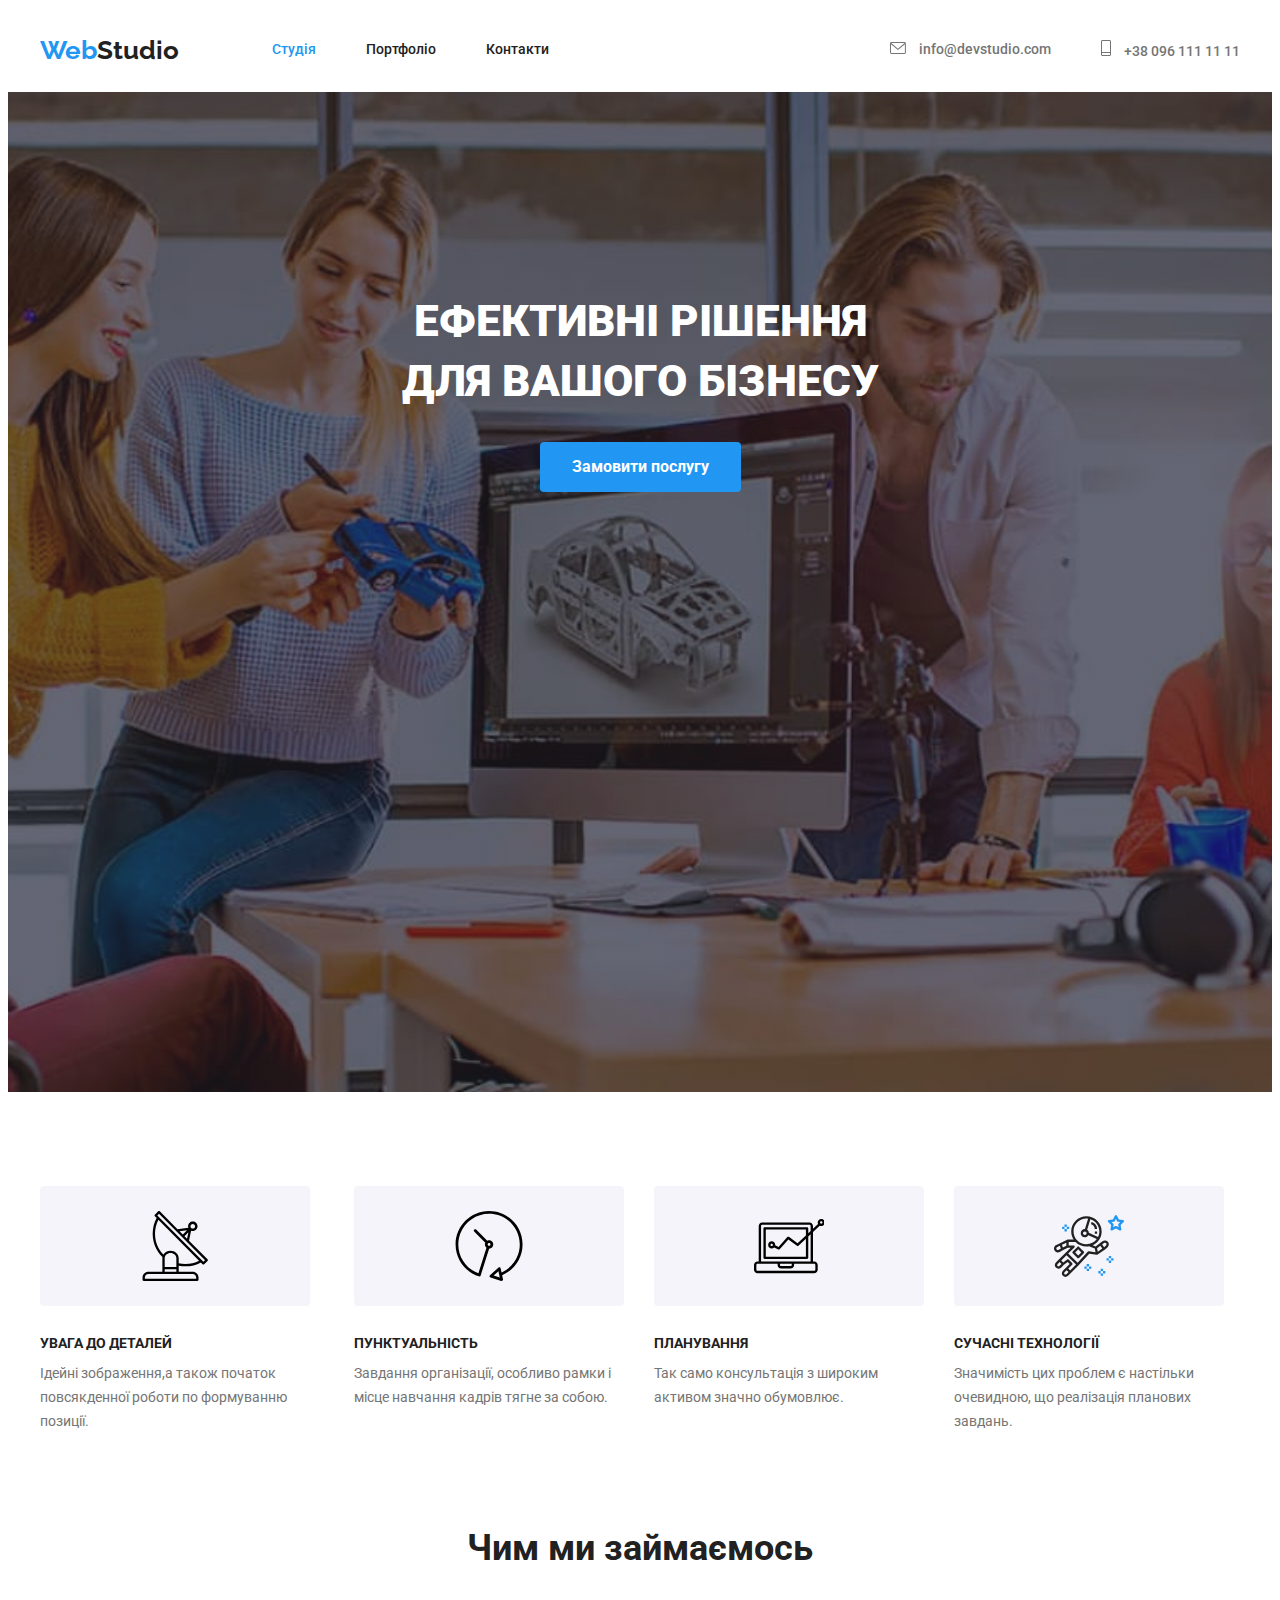
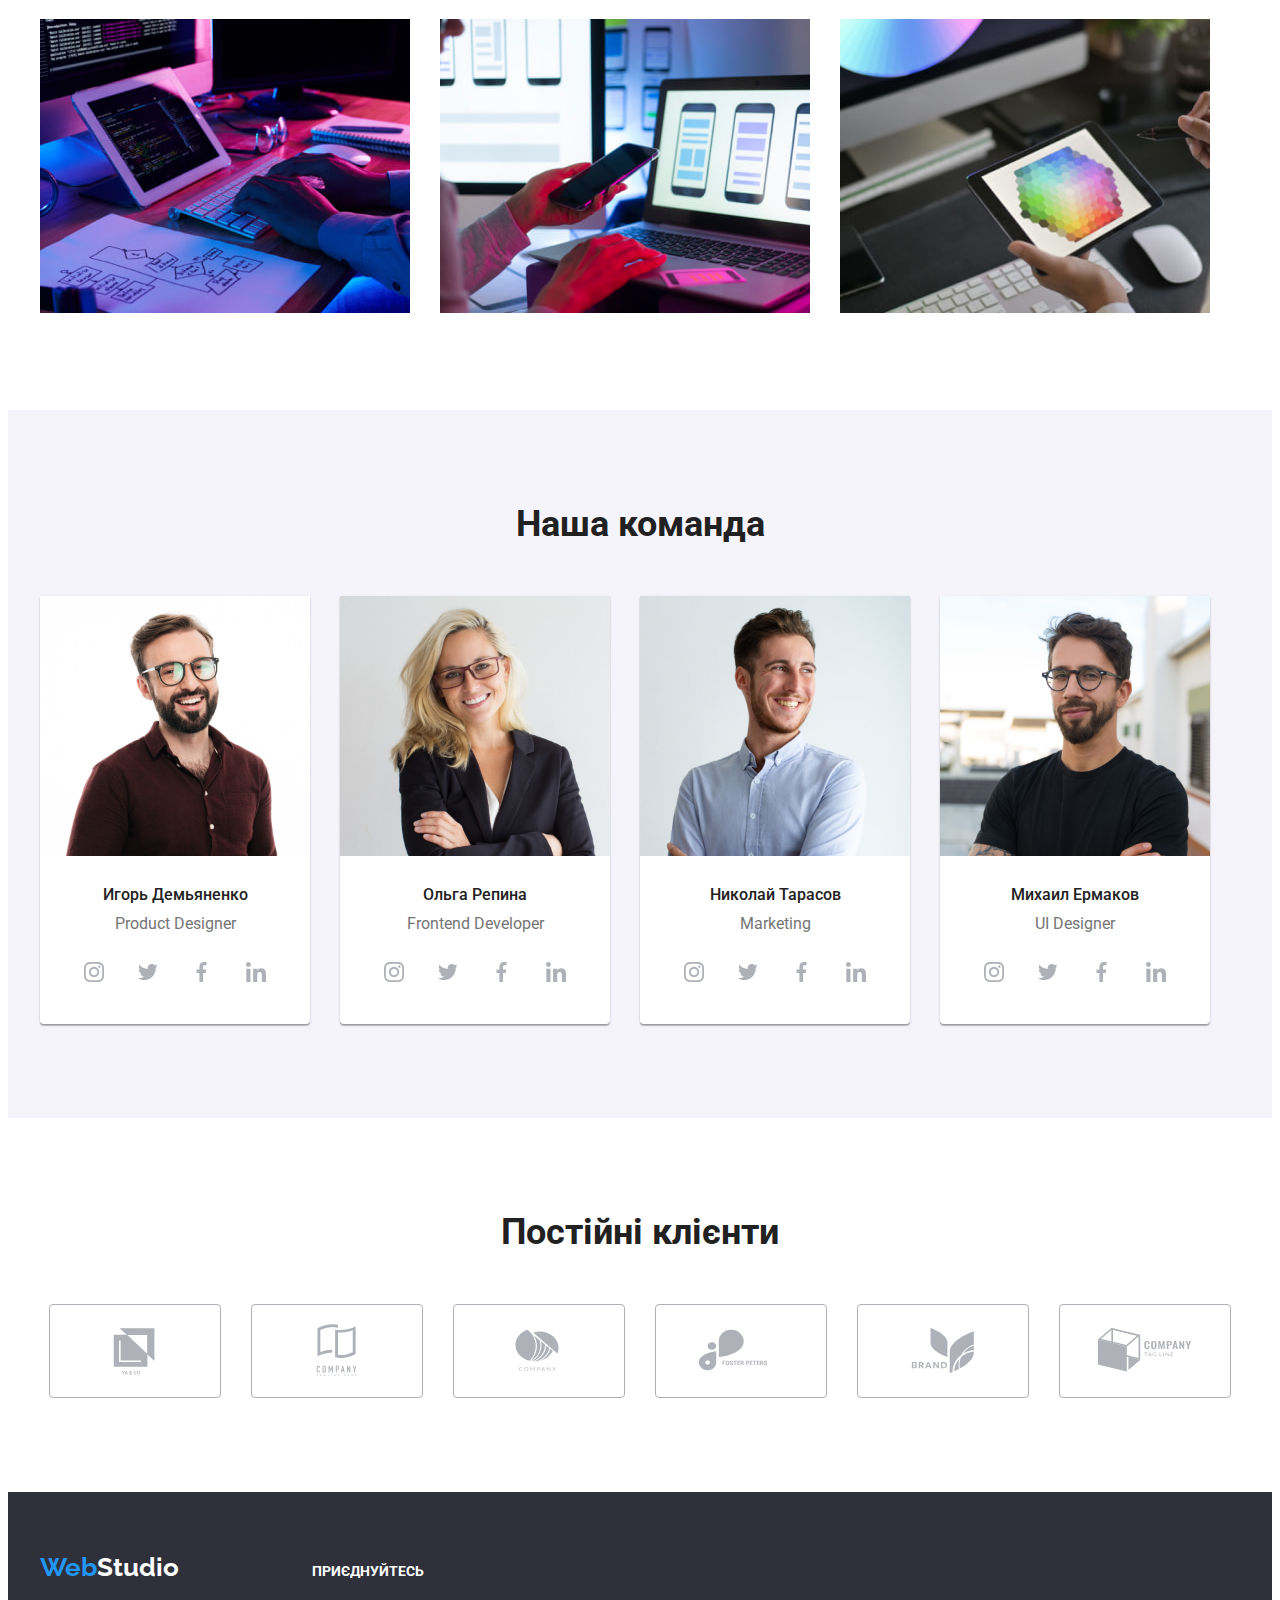
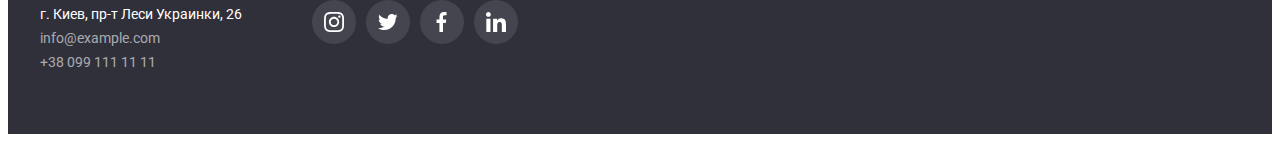
==== index.html @ 56430798 "Initial commit" ====
<!DOCTYPE html>
<html lang="uk">
  <head>
    <meta charset="UTF-8" />
    <meta http-equiv="X-UA-Compatible" content="IE=edge" />
    <meta name="viewport" content="width=device-width, initial-scale=1.0" />
    <title>Головна сторінка студії</title>
    <link rel="stylesheet" href="https://cdnjs.cloudflare.com/ajax/libs/modern-normalize/1.1.0/modern-normalize.min.css" integrity="sha512-wpPYUAdjBVSE4KJnH1VR1HeZfpl1ub8YT/NKx4PuQ5NmX2tKuGu6U/JRp5y+Y8XG2tV+wKQpNHVUX03MfMFn9Q==" crossorigin="anonymous" referrerpolicy="no-referrer" />
    <link rel="preconnect" href="https://fonts.googleapis.com">
    <link rel="preconnect" href="https://fonts.gstatic.com" crossorigin>
    <link href="https://fonts.googleapis.com/css2?family=Raleway:wght@700&family=Roboto:wght@400;500;700;900&display=swap" rel="stylesheet">
    <link rel="stylesheet" href="./css/styles.css">
  </head>
  <body>
    <header class="page-header">
      <div class="container ">
        <div class="main-nav">
          <a href="" class="logo-header" lang="en"> Web<span class="accent-logo">Studio</span> </a>
          <nav>
            <ul class="site-nav">
              <li class="item"><a class="site-nav-link carent" href="">Студія</a></li>
              <li class="item"><a class="site-nav-link" href="./portfolio.html">Портфоліо</a></li>
              <li class="item"><a class="site-nav-link" href="">Контакти</a></li>
            </ul>
          </nav>
          <ul class="contacts">
            <li class="item">
              <a class="link" href="mailto:info@devstudio.com"> 
                <svg class="icon"  width="16" height="12">
                  <use href="images/symbol-defs.svg#icon-emailsvg"></use>
                </svg>
                info@devstudio.com
              </a>
            </li>
            <li class="item">
              <a class="link" href="tel:+380961111111" >
                <svg class="icon" width="10" height="16">
                  <use href="images/symbol-defs.svg#icon-phonesvg"></use>
                </svg>
                +38 096 111 11 11
              </a>
            </li>
          </ul>
        </div>
      </div>
    </header>

    <main>
      <section class="hero">
        <div class="container">
          <h1 class="hero-title">ЕФЕКТИВНІ РІШЕННЯ ДЛЯ ВАШОГО БІЗНЕСУ</h1>
          <button class="button-hero"  type="button"> <span class="button-accent">замовити</span>  послугу</button> 
        </div>
      </section>

      <section class="section-benefits">
       <div class="container">
         <h2 hidden class="title">Переваги нашої компанії</h2>
          <ul class="benefits">
            <li class="benefits-title">
              <div class="icon-benefits">
                <svg class="icon-section" width="70" height="70">
                  <use href="./images/symbol-defs.svg#icon-antenasvg" ></use>
                </svg>
              </div>
             <h3 class="subtitle">Увага до деталей</h3>
             <p class="text" >Ідейні зображення,а також початок повсякденної роботи по формуванню позиції.</p>
            </li>
            <li class="benefits-title">
              <div  class="icon-benefits">
                <svg class="icon-section" width="70" height="70">
                  <use href="./images/symbol-defs.svg#icon-strilkasvg" ></use>
                </svg>
              </div>
            <h3 class="subtitle">Пунктуальність</h3>
            <p class="text" >Завдання організації, особливо рамки і місце навчання кадрів тягне за собою.</p>
           </li>
           <li class="benefits-title">
            <div  class="icon-benefits">
              <svg class="icon-section" width="70" height="70">
                <use href="./images/symbol-defs.svg#icon-ekransvg" ></use>
              </svg>
            </div>
            <h3 class="subtitle">Планування</h3>
            <p class="text" >Так само консультація з широким активом значно обумовлює.</p>
           </li>
           <li class="benefits-title">
            <div  class="icon-benefits">
              <svg class="icon-section" width="70" height="70">
                <use href="./images/symbol-defs.svg#icon-astronaut-1svg" ></use>
              </svg>
            </div>
            <h3 class="subtitle">Сучасні технології</h3>
            <p class="text" >Значимість цих проблем є настільки очевидною, що реалізація планових завдань.</p>
           </li>
          </ul>
       </div>
      </section>

      <section class="section">
        <div class="container">
          <h2 class="title">Чим ми займаємось</h2>
          <ul class="img">
             <li class="title-photo">
             <img
              src="./images/img01.jpg"
              alt="Планшет, екран ПК і руки на клавіатурі"
              width="370" height="294"
              
             />
             </li>
             <li class="title-photo"><img src="./images/img02.jpg" alt="Ноутбук і смартфон в руці" width="370" height="294" /></li>
             <li class="title-photo"><img src="./images/img03.jpg" alt="Планшет в руці" width="370" height="294" /></li>
          </ul>
        </div>
      </section>

      <section class="team">
        <div class="container">
          <h2 class="title">Наша команда</h2>
         <ul class="our-team">
           <li class="team-item">
             <div class="subject-content">
               <img class="photo" src="./images/img.jpg" alt="Член нашої команди" width="270" height="260" />
               <div class="team-subject">
                 <h3  class="subject">Игорь Демьяненко</h3>
                 <p class="content" lang="en" >Product Designer</p>
                 <div class="networks-social">
                    <ul class="socials-networks">
                     <li class="socials-item">
                       <a class="socials-link" href="">
                         <svg class="socials-icon" width="20" height="20">
                           <use href="./images/symbol-defs.svg#icon-instagram-2svg"> </use>
                         </svg>
                       </a>
                     </li>
                     <li class="socials-item">
                       <a class="socials-link" href="">
                         <svg class="socials-icon" width="20" height="20">
                           <use href="./images/symbol-defs.svg#icon-twittersvg"> </use>
                         </svg>
                       </a>
                     </li>
                     <li class="socials-item">
                       <a class="socials-link" href="">
                         <svg class="socials-icon" width="20" height="20">
                           <use href="./images/symbol-defs.svg#icon-facebooksvg"> </use>
                         </svg>
                       </a>
                      </li>
                     <li class="socials-item">
                       <a  class="socials-link" href="">
                         <svg class="socials-icon" width="20" height="20">
                           <use href="./images/symbol-defs.svg#icon-insvg"> </use>
                         </svg>
                       </a>
                     </li>
                    </ul>
                 </div>
               </div>
             </div>
           </li>
           <li class="team-item">
             <div class="subject-content">
               <img class="photo" src="./images/img1.jpg" alt="Член нашої команди" width="270" height="260" />
               <div class="team-subject">
                 <h3  class="subject">Ольга Репина</h3>
                 <p class="content" lang="en" >Frontend Developer</p>
                 <div class="networks-social">
                  <ul class="socials-networks">
                   <li class="socials-item">
                     <a class="socials-link" href="">
                       <svg class="socials-icon" width="20" height="20">
                         <use href="./images/symbol-defs.svg#icon-instagram-2svg"> </use>
                       </svg>
                     </a>
                   </li>
                   <li class="socials-item">
                     <a class="socials-link" href="">
                       <svg class="socials-icon" width="20" height="20">
                         <use href="./images/symbol-defs.svg#icon-twittersvg"> </use>
                       </svg>
                     </a>
                   </li>
                   <li class="socials-item">
                     <a class="socials-link" href="">
                       <svg class="socials-icon" width="20" height="20">
                         <use href="./images/symbol-defs.svg#icon-facebooksvg"> </use>
                       </svg>
                     </a>
                    </li>
                   <li class="socials-item">
                     <a  class="socials-link" href="">
                       <svg class="socials-icon" width="20" height="20">
                         <use href="./images/symbol-defs.svg#icon-insvg"> </use>
                       </svg>
                     </a>
                   </li>
                  </ul>
               </div>
               </div>
             </div>
           </li>
           <li class="team-item">
             <div class="subject-content">
               <img class="photo" src="./images/img2.jpg" alt="Член нашої команди" width="270" height="260" />
               <div class="team-subject">
                 <h3  class="subject">Николай Тарасов</h3>
                 <p class="content" lang="en" >Marketing</p>
                 <div class="networks-social">
                  <ul class="socials-networks">
                   <li class="socials-item">
                     <a class="socials-link" href="">
                       <svg class="socials-icon" width="20" height="20">
                         <use href="./images/symbol-defs.svg#icon-instagram-2svg"> </use>
                       </svg>
                     </a>
                   </li>
                   <li class="socials-item">
                     <a class="socials-link" href="">
                       <svg class="socials-icon" width="20" height="20">
                         <use href="./images/symbol-defs.svg#icon-twittersvg"> </use>
                       </svg>
                     </a>
                   </li>
                   <li class="socials-item">
                     <a class="socials-link" href="">
                       <svg class="socials-icon" width="20" height="20">
                         <use href="./images/symbol-defs.svg#icon-facebooksvg"> </use>
                       </svg>
                     </a>
                    </li>
                   <li class="socials-item">
                     <a  class="socials-link" href="">
                       <svg class="socials-icon" width="20" height="20">
                         <use href="./images/symbol-defs.svg#icon-insvg"> </use>
                       </svg>
                     </a>
                   </li>
                  </ul>
               </div>
               </div>
             </div>
           </li>
           <li class="team-item"> 
             <div class="subject-content">
               <img class="photo" src="./images/img3.jpg" alt="Член нашої команди" width="270" height="260" />
               <div class="team-subject">
                 <h3  class="subject">Михаил Ермаков</h3>
                 <p class="content" lang="en" >UI Designer</p>
                 <div class="networks-social">
                  <ul class="socials-networks">
                   <li class="socials-item">
                     <a class="socials-link" href="">
                       <svg class="socials-icon" width="20" height="20">
                         <use href="./images/symbol-defs.svg#icon-instagram-2svg"> </use>
                       </svg>
                     </a>
                   </li>
                   <li class="socials-item">
                     <a class="socials-link" href="">
                       <svg class="socials-icon" width="20" height="20">
                         <use href="./images/symbol-defs.svg#icon-twittersvg"> </use>
                       </svg>
                     </a>
                   </li>
                   <li class="socials-item">
                     <a class="socials-link" href="">
                       <svg class="socials-icon" width="20" height="20">
                         <use href="./images/symbol-defs.svg#icon-facebooksvg"> </use>
                       </svg>
                     </a>
                    </li>
                   <li class="socials-item">
                     <a  class="socials-link" href="">
                       <svg class="socials-icon" width="20" height="20">
                         <use href="./images/symbol-defs.svg#icon-insvg"> </use>
                       </svg>
                     </a>
                   </li>
                  </ul>
               </div>
               </div>
             </div>
           </li>
         </ul>
        </div>
      </section>
      <section class="section-clients">
        <div class="container ">
          <h2 class="title">Постійні клієнти</h2>
         <ul class="team-clients">
            <li class="item-clients">
              <a  class="clients-link" href="">
                <svg class="icon-clients"  width="106" height="60">
                  <use href="./images/symbol-defs.svg#icon-Logoyacosvg"></use>
                </svg>
              </a>
            </li>
            <li class="item-clients">
              <a  class="clients-link" href="">
                <svg class="icon-clients"  width="106" height="60">
                  <use href="./images/symbol-defs.svg#icon-companysvg"></use>
                </svg>
              </a>
            </li>
            <li class="item-clients">
              <a class="clients-link" href="">
                <svg class="icon-clients"  width="106" height="60">
                  <use href="./images/symbol-defs.svg#icon-company2svg"></use>
                </svg>
              </a>
            </li>
            <li class="item-clients">
              <a class="clients-link" href="">
                <svg class="icon-clients"  width="106" height="60">
                  <use href="./images/symbol-defs.svg#icon-fostersvg"></use>
                </svg>
              </a>
            </li>
            <li class="item-clients">
             <a  class="clients-link" href="">
              <svg class="icon-clients"  width="106" height="60">
                <use href="./images/symbol-defs.svg#icon-brendsvg"></use>
              </svg>
             </a>
            </li>
            <li class="item-clients">
              <a  class="clients-link" href="">
                <svg class="icon-clients"  width="106" height="60">
                  <use href="./images/symbol-defs.svg#icon-companytaglinesvg"></use>
                </svg>
              </a>

            </li>
         </ul>
        
        </div>
      </section>
    </main>

    <footer class="footer">
      <div class="container-footer">
        <div class="footer-address">
          <a href=""  class="footer-logo" lang="en"> Web<span class="logo-footer">Studio</span> </a>
         <address>
            <ul class="footer-container">
             <li class="footer-link"><a class="link-accent"  href="https://www.google.com.ua/maps/@50.4851493,30.4721233,14z?hl=ru">г. Киев, пр-т Леси Украинки, 26</a> </li>
             <li class="footer-link"><a class="link-footer mail" href="mailto:info@example.com">info@example.com</a></li>
             <li class="footer-link"><a class="link-footer" href="tel:+380991111111">+38 099 111 11 11</a></li>
            </ul>
          </address>
        </div>
        <div class="footer-networks">
          <h3 class="title-footer">ПРИЄДНУЙТЕСЬ</h3>
          <ul class="team-footer">
           <li  class="social-footer">
             <a class="link-social" href="">
               <svg class="icon-footer"  width="20" height="20">
                 <use href="./images/symbol-defs.svg#icon-instagram-2svg"></use>
               </svg>
             </a>
            </li>
            <li class="social-footer">
             <a class="link-social" href="">
               <svg class="icon-footer"  width="20" height="20">
                 <use href="./images/symbol-defs.svg#icon-twittersvg"></use>
               </svg>
             </a>
            </li>
            <li class="social-footer">
             <a class="link-social" href="">
               <svg class="icon-footer"  width="20" height="20">
                 <use href="./images/symbol-defs.svg#icon-facebooksvg"></use>
               </svg>
             </a>
            </li>
            <li class="social-footer">
             <a class="link-social" href="">
               <svg class="icon-footer"  width="20" height="20">
                 <use href="./images/symbol-defs.svg#icon-insvg"></use>
               </svg>
             </a>
           </li>
         </ul>
        </div>
      </div>
    </footer>
  </body>
</html>
---- css/styles.css ----
:root {
  --maim-text-color: rgba(33, 33, 33, 1);
  --secondary-text-color: rgba(117, 117, 117, 1);
  --bg-color: rgba(255, 255, 255, 1);
  --bg-buttons-color-hover: rgba(33, 150, 243, 1);
  --footer-bg-color: rgba(47, 48, 58, 1);
  --color-section: rgba(245, 244, 250, 1);
}


body {
  background-color: white;
  color: var(--maim-text-color);
  font-family: roboto, sans-serif;
  font-size: 14px;
  
}
 
h1,h2,h3,h4,h5,h6,p {
  margin-top: 0px;
  margin-bottom: 0px;
}



 
.container {
   /* outline: 1px solid red;   */
  width: 1200px;
  
  padding-left: 15px;
  padding-right: 15px;

  margin-left: auto;
  margin-right: auto;

}

.header {
  border-bottom: 1px solid rgba(236, 236, 236, 1);
}

ul {
  list-style: none;
  
}
/* логотип */


.main-nav {
  display: flex;
  align-items: center;

  
}

.logo-header {
  font-family: Raleway, sans-serif;
  font-size: 26px;
  text-decoration: none;
  color: var(--bg-buttons-color-hover);
  line-height: 1.19;
  font-weight: 700;
  

  margin-right: 93px;
  padding-top: 25px;
  padding-bottom: 25px;
  

}


.accent-logo {
  color: var(--maim-text-color);
  line-height: 1.19;
  font-weight: 700;

}


/* навігація по сайту */

.site-nav {
 display: flex;
  color: var(--maim-text-color);
  margin-top: 0;
  margin-bottom: 0;
  padding-left: 0;
}



.site-nav .item:not(:last-child) {
  margin-right: 50px;

}
.contacts .item:last-child {
  margin-left: 48px;
}

.site-nav-link {
  display: block;
  padding-top: 32px;
  padding-bottom: 32px;

  text-decoration: none;
  color: var(--maim-text-color);
  line-height: 1.14;
  font-weight: 500;
}

.site-nav-link:hover,
.site-nav-link:focus {
  color:var(--bg-buttons-color-hover);
  
  
}


.carent {
  text-decoration: none;
}

.carent-heading {
  background-color: var(--bg-buttons-color-hover);
  color: var(--bg-color);
}
 




.contacts {
  display: flex;
  align-items: center;
  align-content: center;


  font-weight: 500;

  margin-left: auto;
  margin-top: 0px;
  margin-bottom: 0px;
  padding-left: 0px;
}




.contacts .item + .item {
  margin-left: 50px;
}

.link {
  display: block;
  
  padding-top: 32px;
  padding-bottom: 32px;

  color: var(--secondary-text-color);
  text-decoration: none;
  line-height: 1.14;
  font-weight: 500;
}



.link:hover, 
.link:focus {
  color: var(--bg-buttons-color-hover);
}

.icon {
  fill: currentColor;
}

.icon {
  margin-right: 10px;
  
}

/* іконки */






.icon-benefits {
  display: flex;
  justify-content: center;
  align-items: center;

  
 background-color: rgba(245, 244, 250, 1);
 border-radius: 4px;
 width: 270px;
 height: 120px;

 margin-bottom: 30px;

 
}







/* секція герой */

.hero {
  max-width: 1600px;
  height: 600px;

  margin-left: auto;
  margin-right: auto;
  
  background-color: var(--footer-bg-color);
  color:var(--bg-color);
  text-align: center;

  padding-top: 200px;
  padding-bottom: 200px;
  
  
  background-image: linear-gradient(rgba(47, 48, 58, 0.4), rgba(47, 48, 58, 0.4)),  url(../images/Img.hero.jpg);
 
  background-size: cover;
  background-repeat: no-repeat;
  background-position: center;
}

.hero-title {
  max-width: 500px;
  font-size: 44px;
  font-weight: 900;
  line-height: 1.36;

  margin-bottom: 30px;
  margin-left: auto;
  margin-right: auto;
}


/* кнопки */

.button-hero {
  line-height: 1.87;
  cursor: pointer;
  font-size: 16px;
  font-weight: 700;
  color: var(--bg-color);
  background-color: var(--bg-buttons-color-hover);
  font-family: inherit;
  border-radius: 4px;
  border: none;
  padding: 10px 32px;

}

.button-accent {
  text-transform: capitalize;
  
}

.button-hero:hover,
.button-hero:focus{
  background-color: rgba(24, 140, 232, 1);
  color: var(--bg-color);
  font-weight: 700;
  
}
 



.carent {

  color: var(--bg-buttons-color-hover)
}





/* секція два */


.section-benefits {
  padding-top: 94px;
  padding-bottom: 94px;
}


.benefits {
  display: flex;
  
  margin-top: 0px;
  margin-bottom: 0px;
  padding-left: 0px;
}

.benefits-title:not(:last-child) {
  margin-right: 30px;
}



.subtitle {
  line-height: 1.14;
  font-weight: 700;
  text-transform: uppercase;
  font-size: 14px; 
  padding-bottom: 10px;
}

.text {
  color: var(--secondary-text-color);
  line-height: 1.71;
  font-weight: 400;
}

/* чим ми займаємось */ 

.section {
  
  padding-bottom: 94px;

}

.img {
  display: flex;
  margin-top: 0px;
  margin-bottom: 0px;
  padding-left: 0px;
  
}

.title-photo:not(:last-child) {
  padding-right: 30px;
}

.title{
  font-size: 36px;
  line-height: 1.16;
  font-weight: 700;

 margin-bottom: 50px;
 text-align: center;

}

/* наша команда */



.team {
 background-color: var(--color-section);
 padding-bottom: 94px;
 padding-top: 94px;
}

.our-team {
  display: flex;
  margin-top: 0px;
  margin-bottom: 0px;
  padding-left: 0px;
}



.team-item:not(:last-child) {
  margin-right: 30px;
}



.subject-content {
  background-color: var(--bg-color);
  border-radius: 0px 0px 4px 4px;
  box-shadow: 0px 1px 3px rgba(0, 0, 0, 0.12), 0px 1px 1px rgba(0, 0, 0, 0.14), 0px 2px 1px rgba(0, 0, 0, 0.2);
}


.photo {
  display: block;
  max-width: 100%;
  height: auto;

}

.team-subject {
  padding-top: 30px;
  padding-bottom: 30px;

 
 
}

.subject {
  font-size: 16px;
  line-height: 1.18;
  font-weight: 500;
  text-align: center;
  
  margin-bottom: 10px;
}

.content {
  font-size: 16px;
  color: var(--secondary-text-color);
  line-height: 1.18;
  font-weight: 400;
  
  margin-bottom: 16px;

  text-align: center; 
}

/* іконки наша команда */

.socials-networks {
  display: flex;
  justify-content: center;
  align-items: center;

  padding-left: 0px;

  
}


.socials-item:not(:last-child) {
  margin-right: 10px;
}

.socials-link{
  display:flex;
  align-items: center;
  justify-content: center;

  width: 44px;
  height: 44px;

  background-color: rgba(255, 255, 255, 1);

  border-radius: 50%;
  
}

.socials-link:hover ,
.socials-link:focus {
  background-color: rgba(33, 150, 243, 1);
 
}


.socials-link:hover .socials-icon,
.socials-link:focus .socials-icon {
  fill: #ffffff;
}





.socials-icon {
  fill: #AFB1B8;
}


 







/* секція постійні клієнти */


.section-clients {
  display: flex;
  padding-bottom: 94px;
 padding-top: 94px;
}

.team-clients {
  display: flex;
  justify-content: center;
  

  margin-top: 0px;
  margin-bottom: 0px;
  padding-left: 0px;
}



.item-clients:not(:last-child) {
  margin-right: 30px;

}

.clients-link {
  width: 170px;
  height: 92px;
  border: 1px solid rgba(175, 177, 184, 1);
  border-radius: 4px;
 
  display: flex;
  justify-content: center;
  align-items: center;

  

}

.clients-link:hover, 
.clients-link:focus {
  color: rgba(33, 150, 243, 1);
  border-color: rgba(33, 150, 243, 1);
}


.icon-clients:hover,
.icon-clients:focus{
  fill : currentColor;
} 



.icon-clients {
  fill: rgba(175, 177, 184, 1);
}





/* портфоліо */

/* кнопки портфоліо */

.section-button:hover,
.section-button:focus {
  background-color: var(--bg-buttons-color-hover);
  color: var(--bg-color);
  cursor: pointer;
  font-weight: 500;

  
}

.section-button:hover,
.section-button:focus {
  box-shadow: 0px  3px 1px  rgba(0, 0, 0, 0.1), 0px  1px 2px rgba(0, 0, 0, 0.08), 0px  2px 2px rgba(0, 0, 0, 0.12);
} 


.portfolio .btn {
  display: flex;
  align-items: center;
  justify-content: center;
}
  
.portfolio .btn-secondary {
  margin-right: 8px;
}
  
.portfolio .btn-secondary:last-child {
  margin-right: 0px;
}
  
.secondary-button {
  font-weight: 500;
}
  

  
  
.btn {
  margin-top: 0px;
  margin-bottom: 50px;
  padding-left: 0px;
}


.portfolio {
  padding-top: 94px;
  padding-bottom: 94px;
}


.section-button {
  line-height: 1.62;
  font-size: 16px;
  font-weight: 500;
  
  padding: 6px 22px;
  border-radius: 4px;
  border: none;
}

.title-text {
  padding: 20px 24px;
  border: 1px solid rgba(238, 238, 238, 1);
  border-top: 0px;
}

.portfolio-team {
  display: flex;
  flex-wrap: wrap;
  margin-top: 0px;
 margin-bottom: -30px;
 
 padding-left: 0px;
}

.portfolio-team .item-gallery {
  margin-right: 30px;
  margin-bottom: 30px;
  
}

.portfolio-team .item-gallery:nth-child(3n) {
  margin-right: 0;
}



.item-gallery:hover,
.item-gallery:focus {
  box-shadow: 0px  1px 1px  rgba(0, 0, 0, 0.12), 0px  4px 4px rgba(0, 0, 0, 0.06), 1px  4px 6px rgba(0, 0, 0, 0.16);

}

.photo-portfolio {
  display: block;
  max-width: 100%;
  height: auto;
}





.heading-link {
  text-decoration: none;
}

.headline {
  font-size: 18px;
  color: var(--maim-text-color);
  line-height: 2;
  font-weight: 700;
  margin-bottom: 4px;
  

}

.section-content {
  font-size: 16px;
  color: var(--secondary-text-color);
  line-height: 1.87;
 font-weight: 400;
 
}


.link-accent {
  color: var(--bg-color);
  font-family: roboto, sans-serif;
  text-decoration: none;
  line-height: 1.71;
  font-weight: 400;
  font-size: 14px;
  font-style: normal;
 padding-bottom: 9px;
}

.link-accent:hover,
.link-accent:focus {
  color: var(--bg-buttons-color-hover)

}


/* підвал */

.container-footer {
  display: flex;
  align-items: baseline;

  width: 1200px;
  
 padding-left: 15px;
 padding-right: 15px;

 margin-left: auto;
 margin-right: auto;

}



.footer-address {
  margin-right: 70px;
}


.footer {
  background-color: var(--footer-bg-color);
  padding-top: 60px;
  padding-bottom: 60px;
}

.logo-footer {
  color: var(--bg-color);
  
}

.footer-logo {
  display: inline-block;
  font-family: Raleway, sans-serif;
  font-size: 26px;
  text-decoration: none;
  color: var(--bg-buttons-color-hover);
  line-height: 1.19;
  font-weight: 700;
  
  padding-bottom: 20px;
}


.footer-container {
  margin-top: 0px;
  margin-bottom: 0px;
  padding-left: 0px;
  
}

.footer-container .mail {
  padding-bottom: 9px;
}

.link-footer {
  color: rgba(255, 255, 255, 0.6);
  text-decoration: none;
  line-height: 1.71;
  font-weight: 400;
  font-size: 14px;
  font-style: normal;
  
}



.link-footer:hover,
.link-footer:focus {
  color: var(--bg-buttons-color-hover);
}



.team-footer {
  display: flex;
  margin: 0px;
  padding-left: 0px;
  
}


.title-footer {
  font-family: roboto, sans-serif;
  color: rgba(255, 255, 255, 1);
  font-size: 14px;
  font-style: normal;
  line-height: 1.14;
  font-weight: 700;

  margin-bottom: 20px;
  
}


.icon-footer {
  fill: #FFFFFF;
}



.social-footer:not(:last-child) {
  margin-right: 10px;
}


.link-social{
  display:flex;
  align-items: center;
  justify-content: center;

  width: 44px;
  height: 44px;

  background-color: rgba(255, 255, 255, 0.1);

  border-radius: 50%;
  
}

.link-social:hover ,
.link-social:focus {
  background-color: rgba(33, 150, 243, 1);
 
}
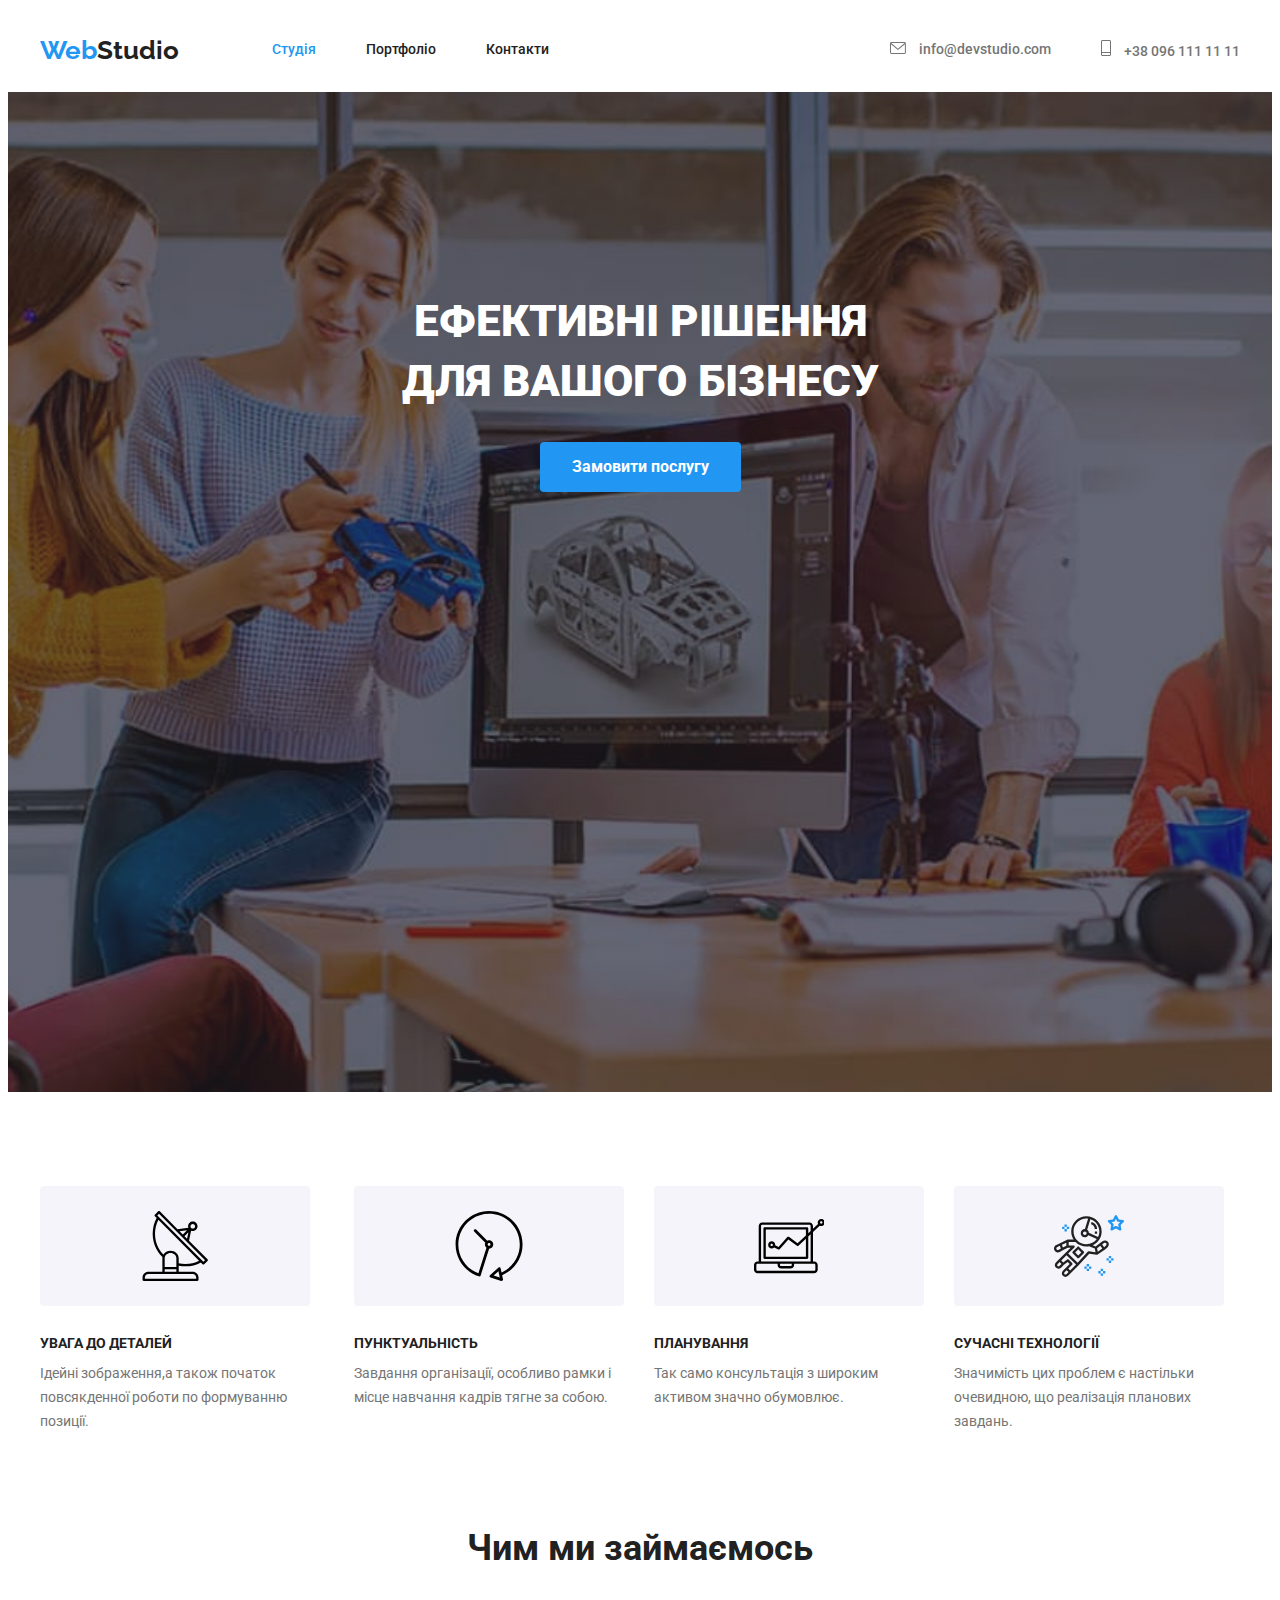
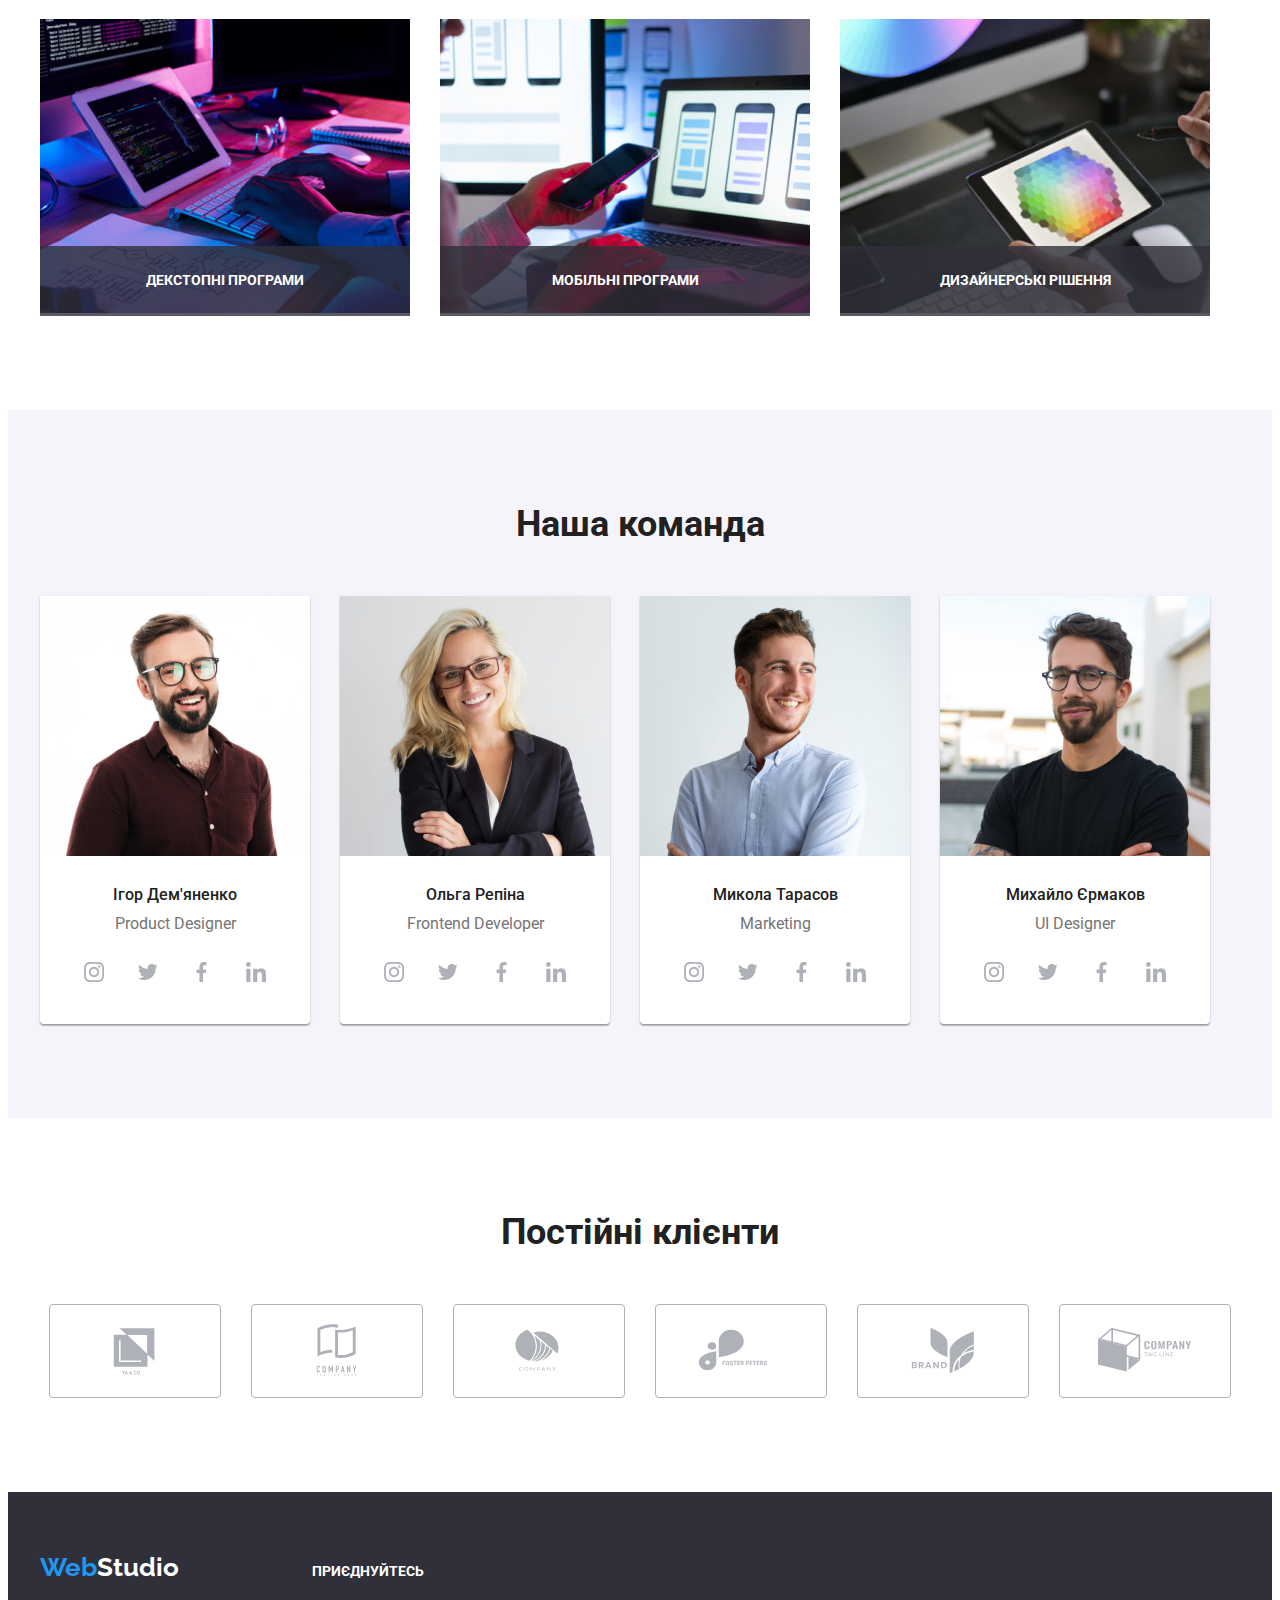
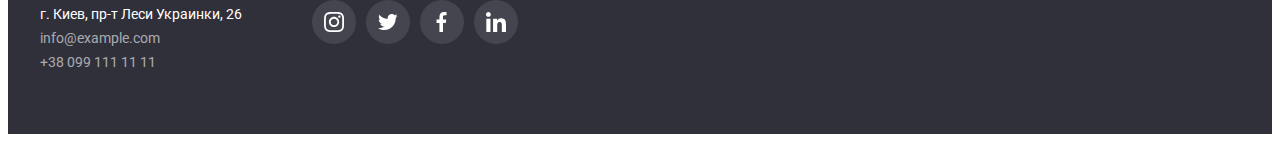
==== commit 91be1567: "додає позиціонування на секцію "чим ми займаємось"" ====
--- a/index.html
+++ b/index.html
@@ -101,16 +101,33 @@
         <div class="container">
           <h2 class="title">Чим ми займаємось</h2>
           <ul class="img">
-             <li class="title-photo">
-             <img
-              src="./images/img01.jpg"
-              alt="Планшет, екран ПК і руки на клавіатурі"
-              width="370" height="294"
-              
-             />
-             </li>
-             <li class="title-photo"><img src="./images/img02.jpg" alt="Ноутбук і смартфон в руці" width="370" height="294" /></li>
-             <li class="title-photo"><img src="./images/img03.jpg" alt="Планшет в руці" width="370" height="294" /></li>
+            <li class="title-photo">
+             <div class="text-photo">
+               <img
+               src="./images/img01.jpg"
+               alt="Планшет, екран ПК і руки на клавіатурі"
+               width="370" height="294"/>
+                <div class="container-desktop">
+                  <p class="applications">ДЕКСТОПНІ ПРОГРАМИ</p>
+                </div>
+             </div>
+            </li>
+            <li class="title-photo">
+               <div class="text-photo">
+                 <img src="./images/img02.jpg" alt="Ноутбук і смартфон в руці" width="370" height="294"/>
+                 <div class="container-desktop">
+                   <p class="applications">МОБІЛЬНІ ПРОГРАМИ</p>
+                 </div>
+               </div>
+            </li>
+            <li class="title-photo">
+               <div class="text-photo">
+                 <img src="./images/img03.jpg" alt="Планшет в руці" width="370" height="294"/>
+                 <div class="container-desktop">
+                   <p class="applications">ДИЗАЙНЕРСЬКІ РІШЕННЯ</p>
+                 </div>
+               </div>
+            </li>
           </ul>
         </div>
       </section>
@@ -121,9 +138,9 @@
          <ul class="our-team">
            <li class="team-item">
              <div class="subject-content">
-               <img class="photo" src="./images/img.jpg" alt="Член нашої команди" width="270" height="260" />
+               <img class="photo" src="./images/img.jpg" alt="Член нашої команди" width="270" height="260"/>
                <div class="team-subject">
-                 <h3  class="subject">Игорь Демьяненко</h3>
+                 <h3  class="subject">Ігор Дем'яненко</h3>
                  <p class="content" lang="en" >Product Designer</p>
                  <div class="networks-social">
                     <ul class="socials-networks">
@@ -164,7 +181,7 @@
              <div class="subject-content">
                <img class="photo" src="./images/img1.jpg" alt="Член нашої команди" width="270" height="260" />
                <div class="team-subject">
-                 <h3  class="subject">Ольга Репина</h3>
+                 <h3  class="subject">Ольга Репіна</h3>
                  <p class="content" lang="en" >Frontend Developer</p>
                  <div class="networks-social">
                   <ul class="socials-networks">
@@ -205,7 +222,7 @@
              <div class="subject-content">
                <img class="photo" src="./images/img2.jpg" alt="Член нашої команди" width="270" height="260" />
                <div class="team-subject">
-                 <h3  class="subject">Николай Тарасов</h3>
+                 <h3  class="subject">Микола Тарасов</h3>
                  <p class="content" lang="en" >Marketing</p>
                  <div class="networks-social">
                   <ul class="socials-networks">
@@ -246,7 +263,7 @@
              <div class="subject-content">
                <img class="photo" src="./images/img3.jpg" alt="Член нашої команди" width="270" height="260" />
                <div class="team-subject">
-                 <h3  class="subject">Михаил Ермаков</h3>
+                 <h3  class="subject">Михайло Єрмаков</h3>
                  <p class="content" lang="en" >UI Designer</p>
                  <div class="networks-social">
                   <ul class="socials-networks">
--- a/css/styles.css
+++ b/css/styles.css
@@ -354,6 +354,39 @@
  text-align: center;
 
 }
+
+
+
+.text-photo {
+  position: relative;
+  position: relative;
+}
+
+
+.container-desktop {
+  position: absolute;
+  bottom: 0;
+
+  display: flex;
+  align-items: center;
+  justify-content: center;
+
+
+  width: 370px;
+  height: 70px;
+  background-color: rgba(47, 48, 58, 0.8);
+}
+
+.applications {
+  font-size: 14px;
+  font-weight: 700;
+  line-height: 1.14;
+  color: rgba(255, 255, 255, 1);
+  
+
+}
+
+
 
 /* наша команда */
 
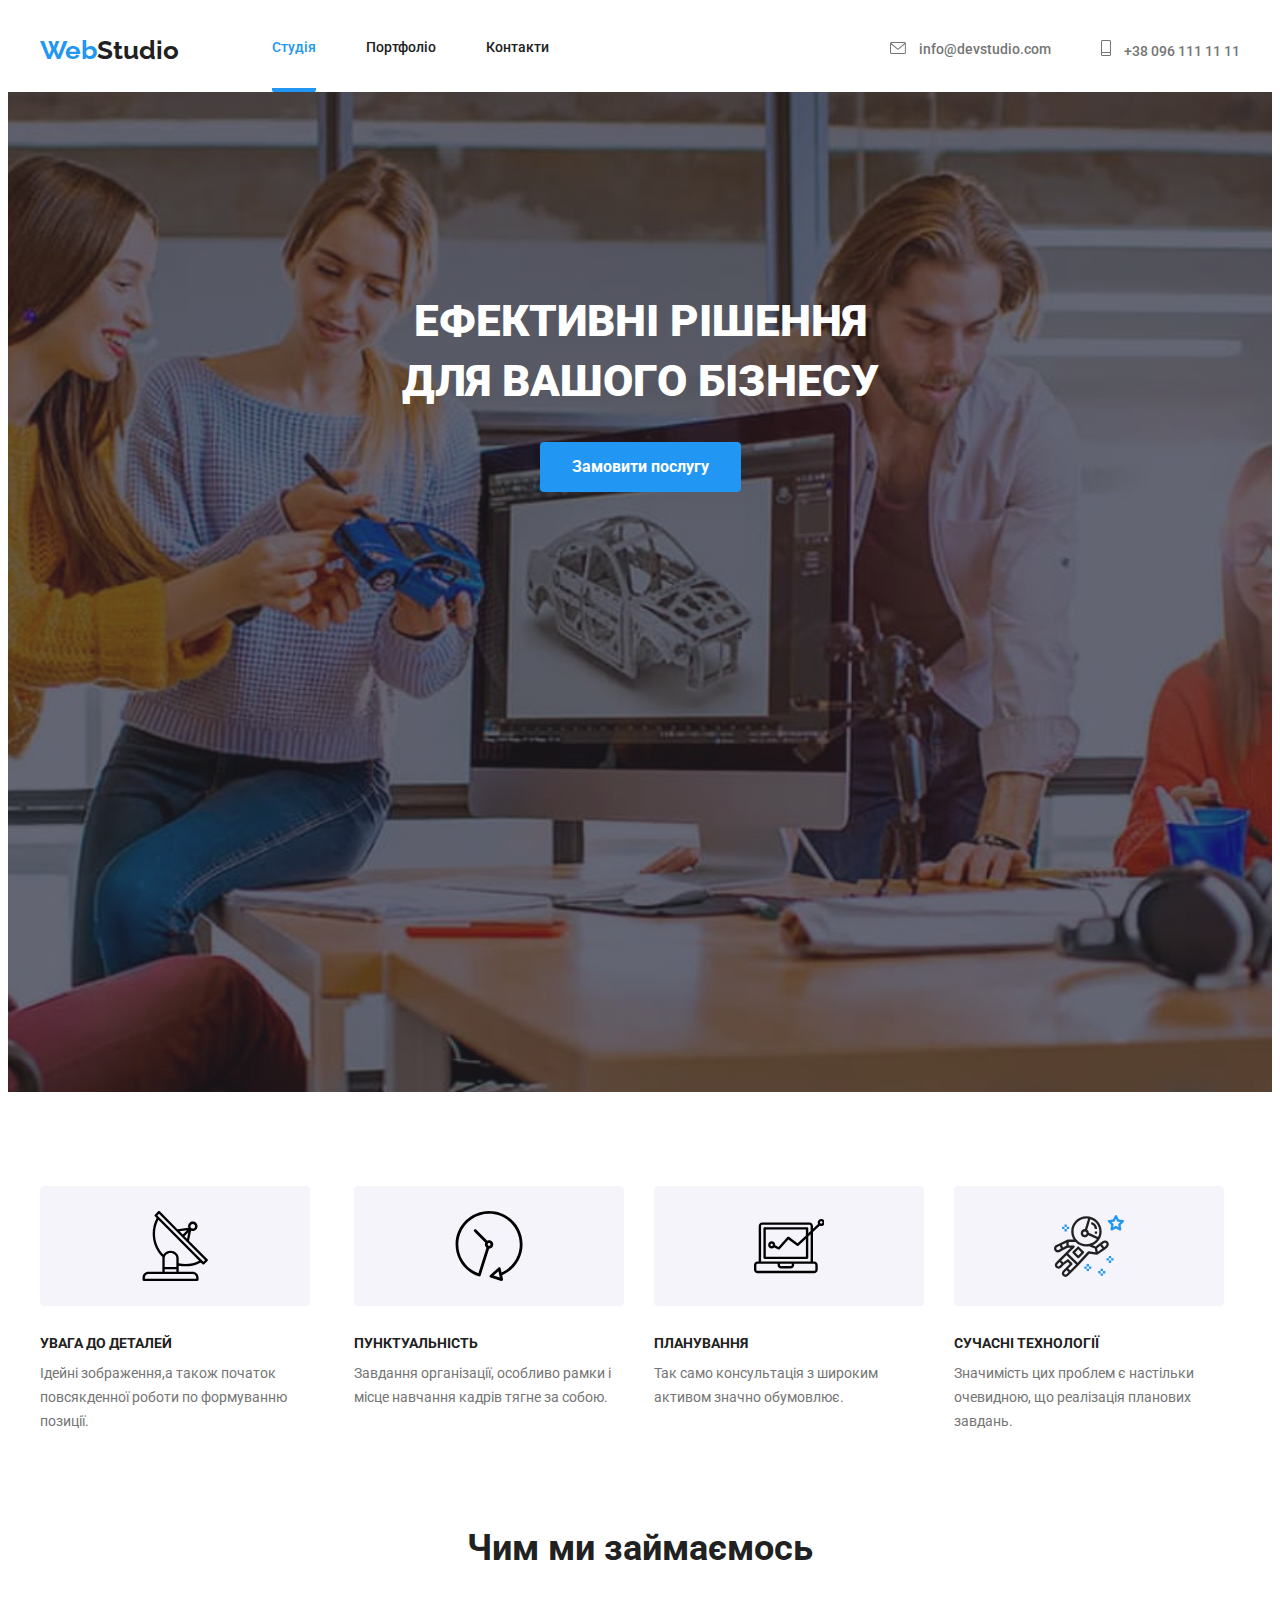
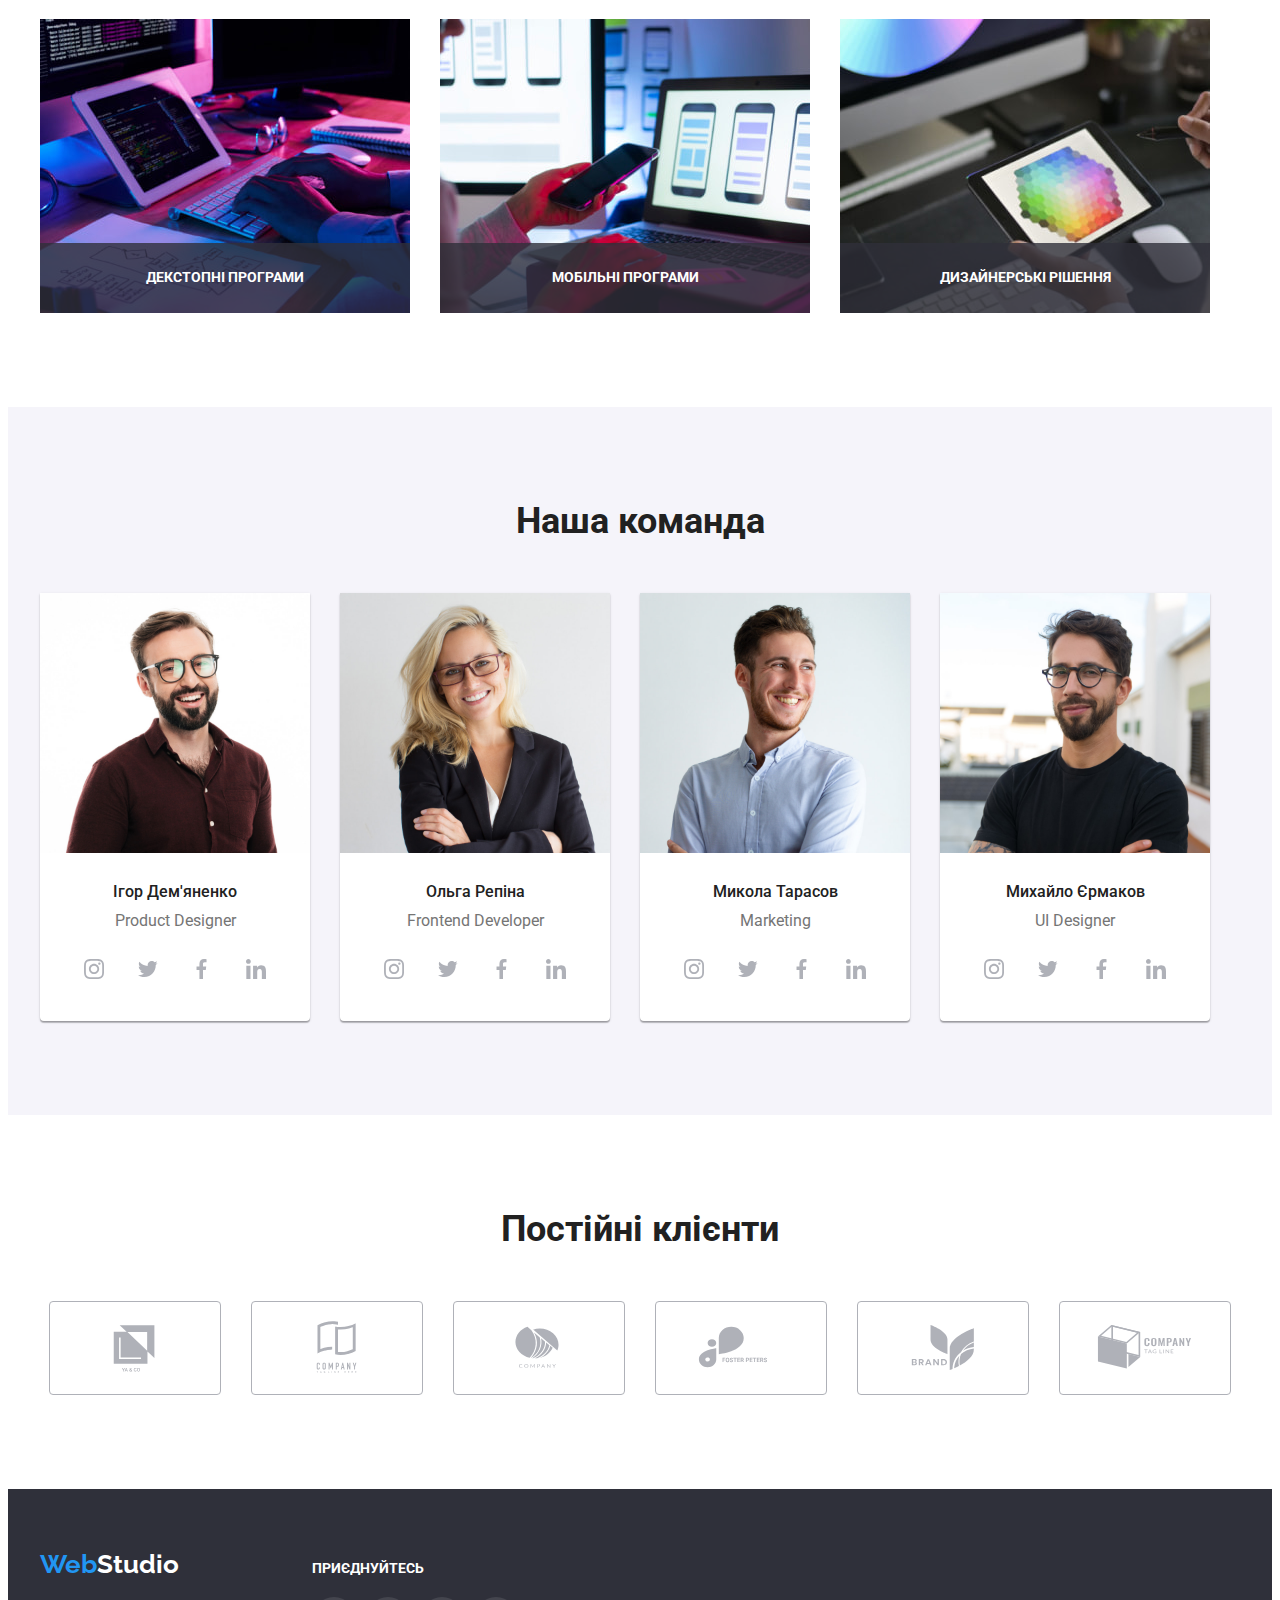
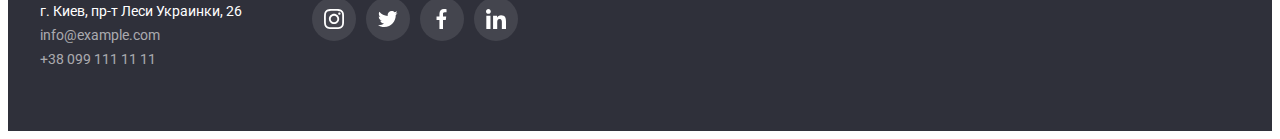
==== commit 4488651a: "додає бордер в секці хедер" ====
--- a/index.html
+++ b/index.html
@@ -103,7 +103,7 @@
           <ul class="img">
             <li class="title-photo">
              <div class="text-photo">
-               <img
+               <img class="image"
                src="./images/img01.jpg"
                alt="Планшет, екран ПК і руки на клавіатурі"
                width="370" height="294"/>
@@ -114,7 +114,7 @@
             </li>
             <li class="title-photo">
                <div class="text-photo">
-                 <img src="./images/img02.jpg" alt="Ноутбук і смартфон в руці" width="370" height="294"/>
+                 <img class="image" src="./images/img02.jpg" alt="Ноутбук і смартфон в руці" width="370" height="294"/>
                  <div class="container-desktop">
                    <p class="applications">МОБІЛЬНІ ПРОГРАМИ</p>
                  </div>
@@ -122,7 +122,7 @@
             </li>
             <li class="title-photo">
                <div class="text-photo">
-                 <img src="./images/img03.jpg" alt="Планшет в руці" width="370" height="294"/>
+                 <img  src="./images/img03.jpg" alt="Планшет в руці" width="370" height="294"/>
                  <div class="container-desktop">
                    <p class="applications">ДИЗАЙНЕРСЬКІ РІШЕННЯ</p>
                  </div>
--- a/css/styles.css
+++ b/css/styles.css
@@ -23,7 +23,10 @@
   margin-bottom: 0px;
 }
 
-
+img {
+  display: block;
+  max-width: 100%;
+}
 
  
 .container {
@@ -122,6 +125,8 @@
 
 .carent {
   text-decoration: none;
+  border-bottom: 4px solid rgba(33, 150, 243, 1);
+  border-radius: 2px;
 }
 
 .carent-heading {
@@ -356,6 +361,12 @@
 }
 
 
+/* позиціонування */
+
+
+.image {
+  height: auto;
+}
 
 .text-photo {
   position: relative;
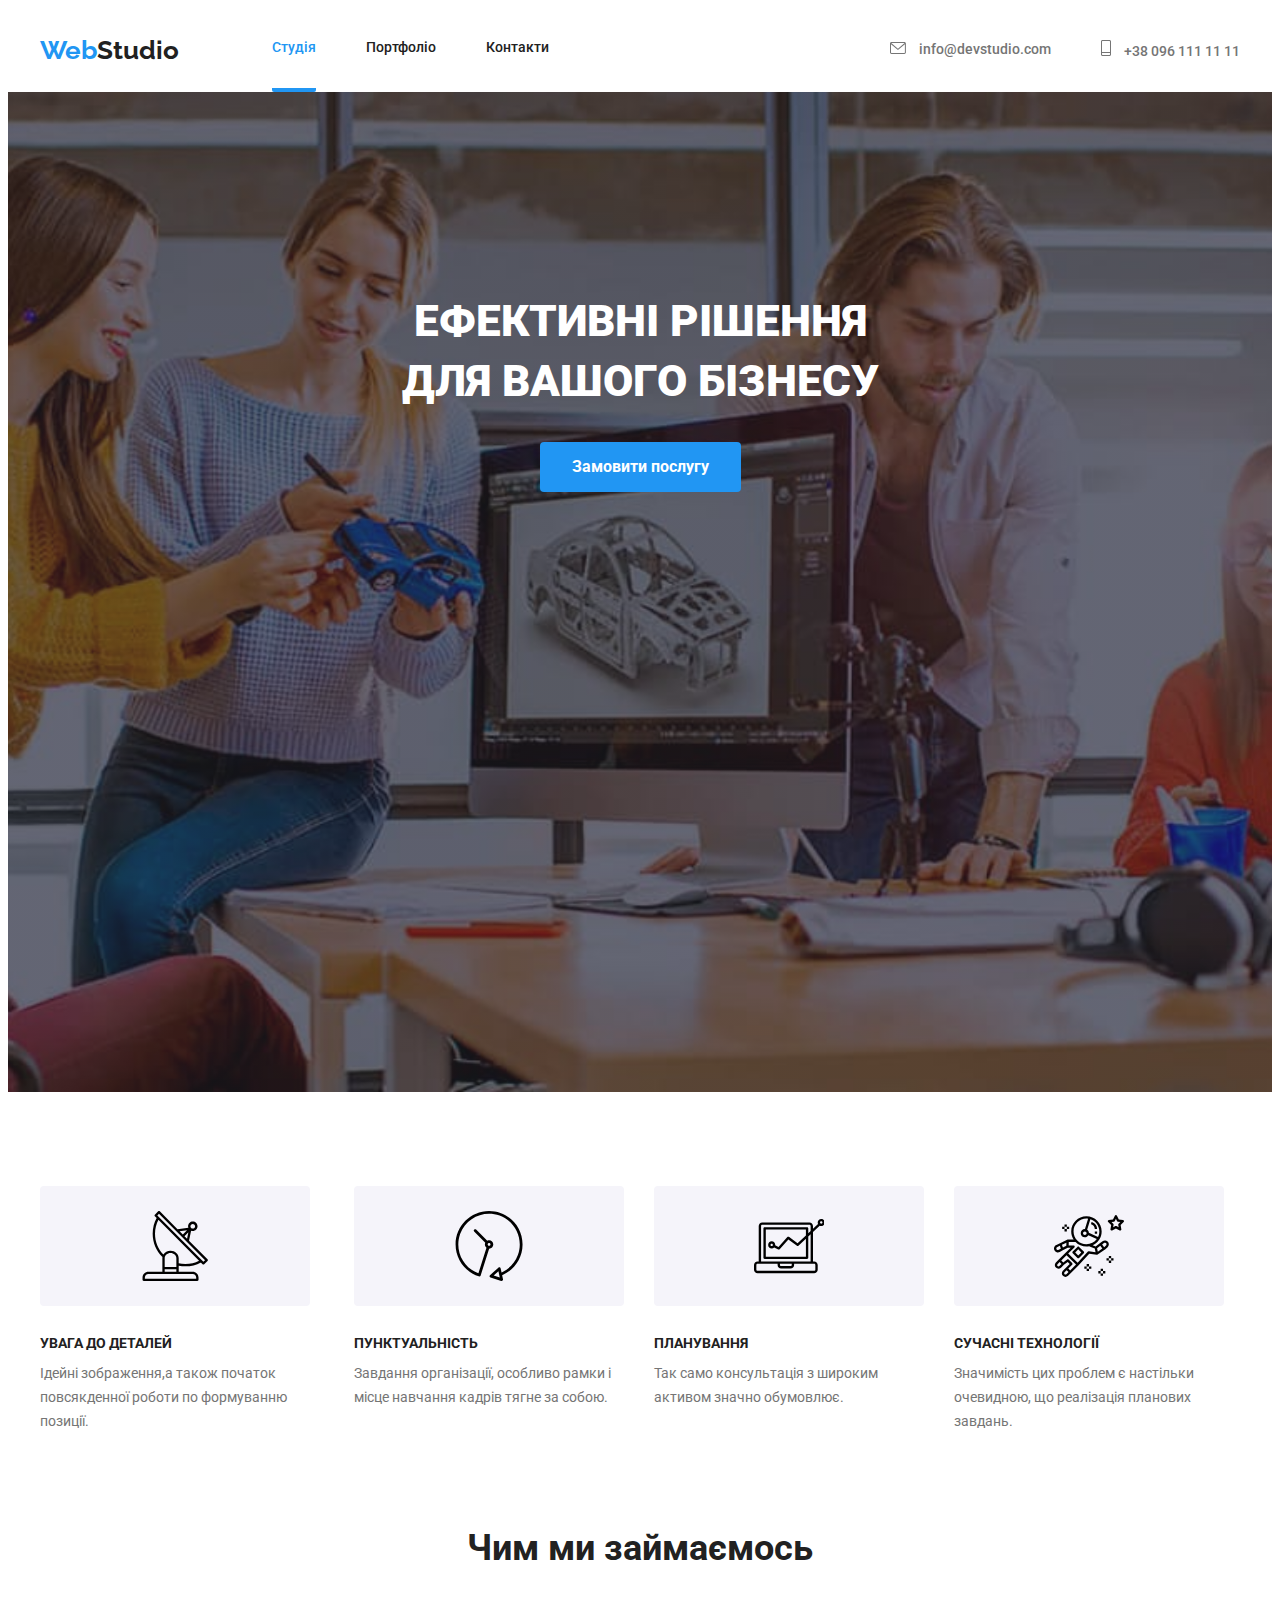
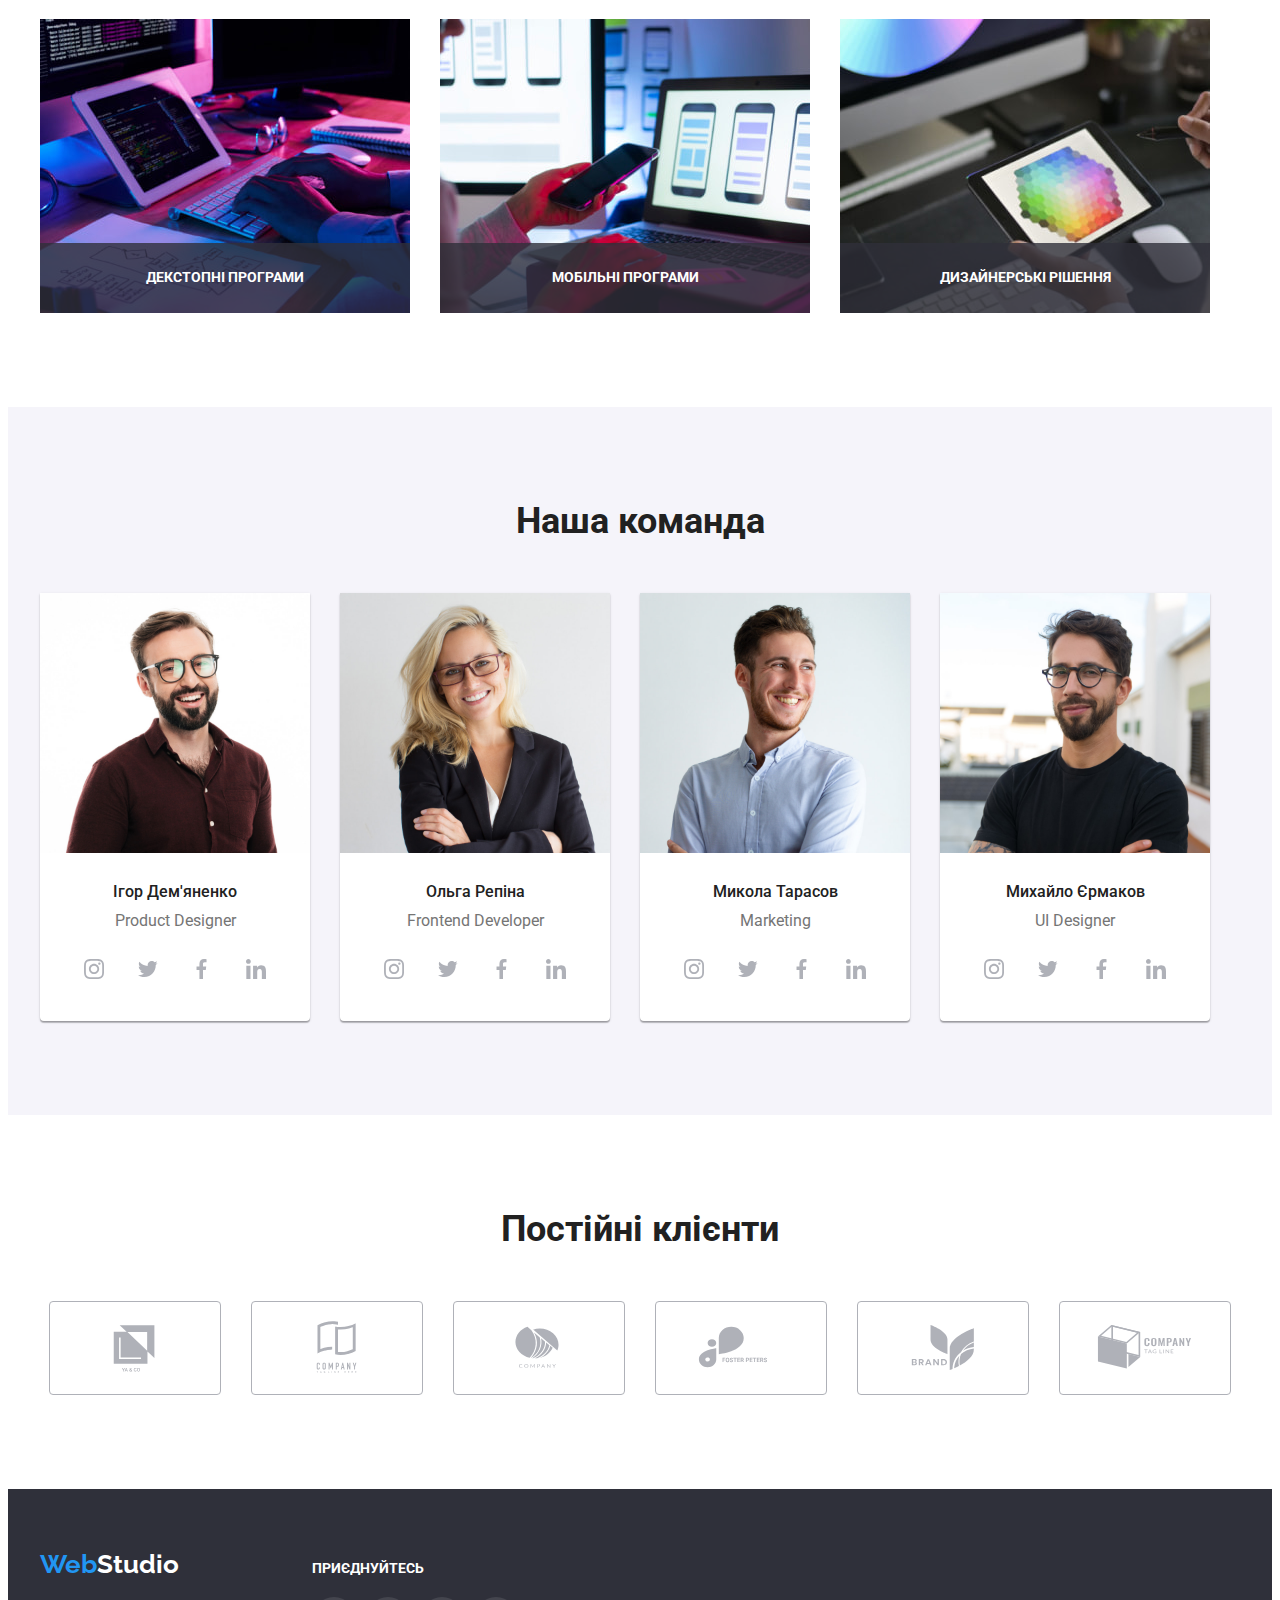
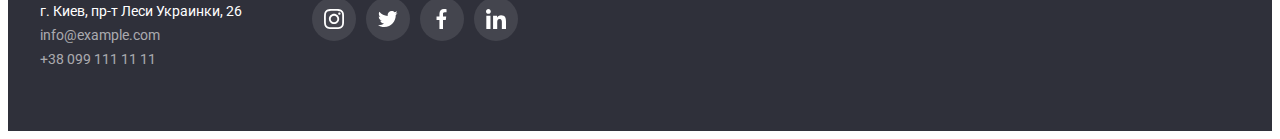
==== commit 33b0862a: "додає модальне вікно і стилізує його" ====
--- a/index.html
+++ b/index.html
@@ -49,7 +49,7 @@
       <section class="hero">
         <div class="container">
           <h1 class="hero-title">ЕФЕКТИВНІ РІШЕННЯ ДЛЯ ВАШОГО БІЗНЕСУ</h1>
-          <button class="button-hero"  type="button"> <span class="button-accent">замовити</span>  послугу</button> 
+          <button data-modal-open class="button-hero"  type="button"> <span class="button-accent">замовити</span> послугу</button> 
         </div>
       </section>
 
@@ -403,5 +403,15 @@
         </div>
       </div>
     </footer>
+    <div data-modal class="backdrop is-hidden">
+      <div class="modal">
+        <button data-modal-close class="modal-button">
+          <svg class="modal-icon" width="30" height="30">
+            <use href="./images/symbol-defs.svg#icon-close"></use>
+          </svg>
+        </button>
+      </div>
+    </div>
+    <script src="./js/modal.js"></script>
   </body>
 </html>
--- a/css/styles.css
+++ b/css/styles.css
@@ -864,3 +864,42 @@
   background-color: rgba(33, 150, 243, 1);
  
 }
+
+
+
+/* Модальне вікно */
+
+.backdrop {
+  position: fixed;
+  top: 0;
+  left: 0;
+  width: 100%;
+  height: 100%;
+  background-color: rgba(0, 0, 0, 0.2);
+
+  opacity: 1;
+  transition: opacity 2250ms cubic-bezier(0.4, 0, 0.2,1);
+  
+}
+
+
+.modal {
+  position: absolute;
+  top: 50%;
+  left: 50%;
+  transform: translate(-50%, -50%);
+
+  width: 528px;
+  height: 581px;
+
+  background-color: #FFFFFF;
+  border-radius: 4px;
+  box-shadow: 0px 1px 3px rgba(0, 0, 0, 0.12), 0px 1px 1px rgba(0, 0, 0, 0.14), 0px 2px 1px rgba(0, 0, 0, 0.2)
+
+}
+
+.backdrop.is-hidden {
+  opacity: 0;
+  pointer-events: none;
+  visibility: hidden;
+}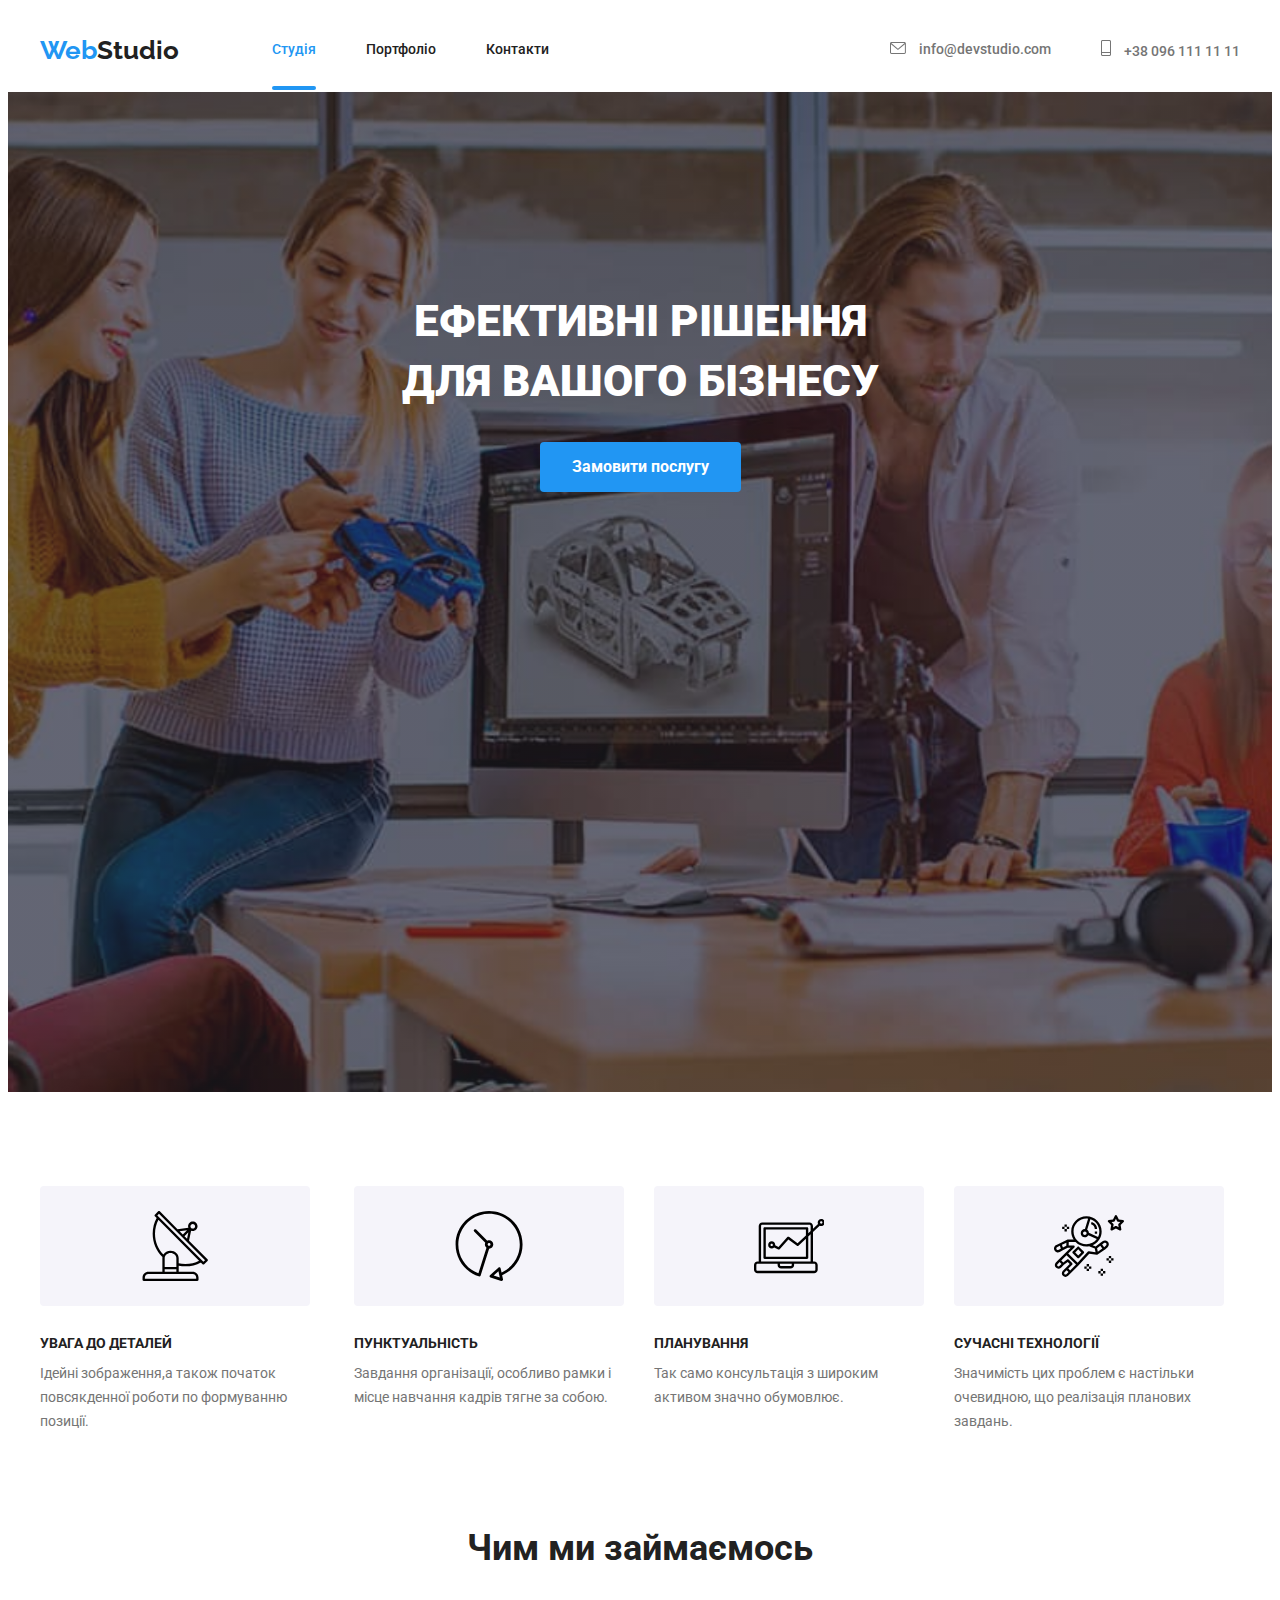
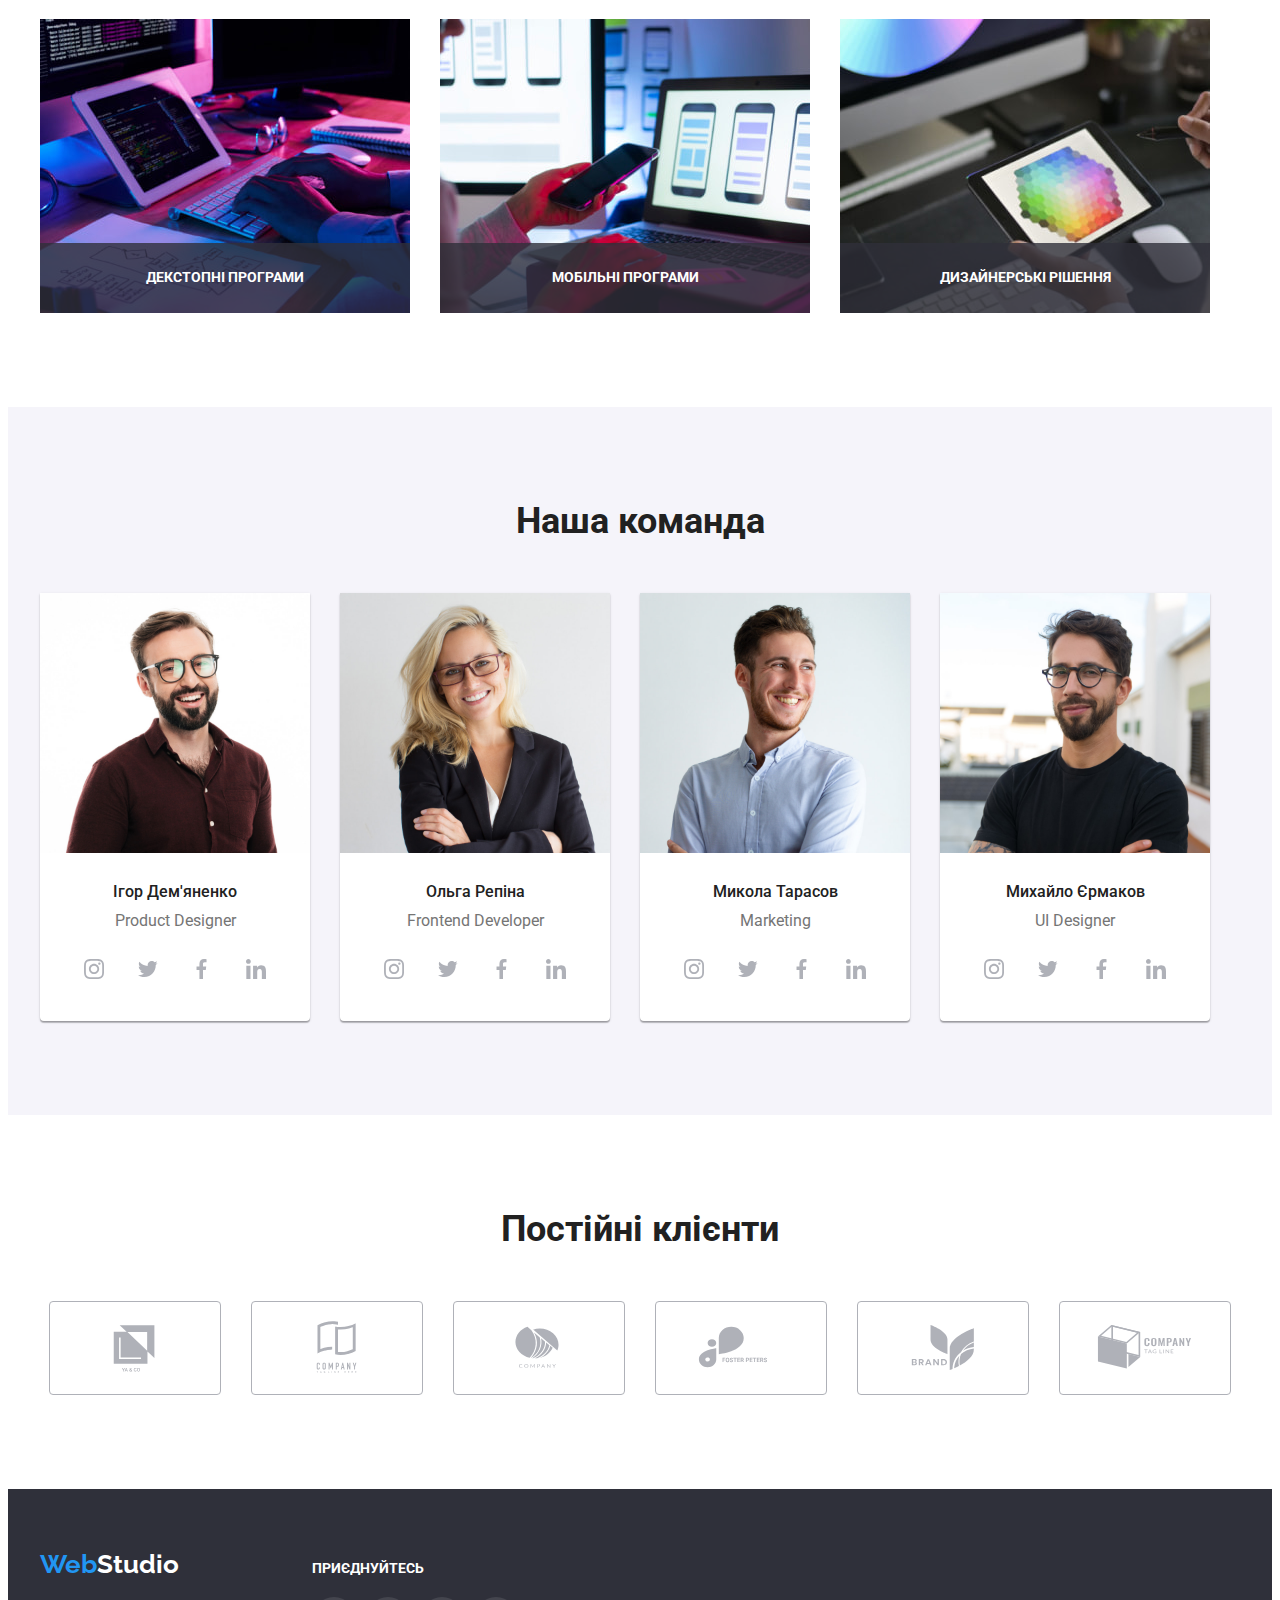
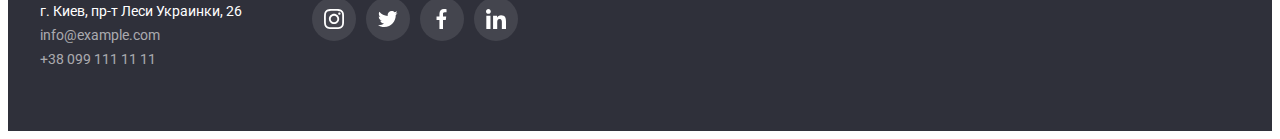
==== commit 788ed60a: "стилізує іконку в модальному вікні, додає властивість transition до елементів у яких є ховер і фокус" ====
--- a/index.html
+++ b/index.html
@@ -406,8 +406,8 @@
     <div data-modal class="backdrop is-hidden">
       <div class="modal">
         <button data-modal-close class="modal-button">
-          <svg class="modal-icon" width="30" height="30">
-            <use href="./images/symbol-defs.svg#icon-close"></use>
+          <svg class="modal-icon" width="11" height="11">
+            <use href="./images/symbol-defs.svg#icon-Vector-1"></use>
           </svg>
         </button>
       </div>
--- a/css/styles.css
+++ b/css/styles.css
@@ -105,6 +105,7 @@
 }
 
 .site-nav-link {
+  position: relative;
   display: block;
   padding-top: 32px;
   padding-bottom: 32px;
@@ -113,6 +114,10 @@
   color: var(--maim-text-color);
   line-height: 1.14;
   font-weight: 500;
+
+  transition: color 250ms cubic-bezier(0.4, 0, 0.2, 1);
+   
+  
 }
 
 .site-nav-link:hover,
@@ -125,8 +130,7 @@
 
 .carent {
   text-decoration: none;
-  border-bottom: 4px solid rgba(33, 150, 243, 1);
-  border-radius: 2px;
+  
 }
 
 .carent-heading {
@@ -135,7 +139,20 @@
 }
  
 
-
+.carent::after {
+  display: block;
+  position: absolute;
+  bottom: 0;
+  left: 0;
+  content: '';
+  
+  width: 100%;
+  height: 4px;
+  background-color: rgba(33, 150, 243, 1);
+  border-radius: 2px;
+
+
+}
 
 
 .contacts {
@@ -169,6 +186,8 @@
   text-decoration: none;
   line-height: 1.14;
   font-weight: 500;
+
+  transition: color 250ms cubic-bezier(0.4, 0, 0.2, 1);
 }
 
 
@@ -266,6 +285,8 @@
   border: none;
   padding: 10px 32px;
 
+
+  transition: color 250ms cubic-bezier(0.4, 0, 0.2, 1), background-color 250ms cubic-bezier(0.4, 0, 0.2, 1);
 }
 
 .button-accent {
@@ -492,8 +513,10 @@
   height: 44px;
 
   background-color: rgba(255, 255, 255, 1);
-
   border-radius: 50%;
+
+
+  transition: background-color 250ms cubic-bezier(0.4, 0, 0.2, 1), color 250ms cubic-bezier(0.4, 0, 0.2, 1);
   
 }
 
@@ -562,7 +585,7 @@
   justify-content: center;
   align-items: center;
 
-  
+  transition: border-color 250ms cubic-bezier(0.4, 0, 0.2, 1), color 250ms cubic-bezier(0.4, 0, 0.2, 1);
 
 }
 
@@ -591,6 +614,18 @@
 /* портфоліо */
 
 /* кнопки портфоліо */
+
+.section-button {
+  line-height: 1.62;
+  font-size: 16px;
+  font-weight: 500;
+  
+  padding: 6px 22px;
+  border-radius: 4px;
+  border: none;
+
+  transition: color 250ms cubic-bezier(0.4, 0, 0.2, 1), background-color 250ms cubic-bezier(0.4, 0, 0.2, 1), box-shadow 250ms cubic-bezier(0.4, 0, 0.2, 1); 
+}
 
 .section-button:hover,
 .section-button:focus {
@@ -599,13 +634,10 @@
   cursor: pointer;
   font-weight: 500;
 
-  
-}
-
-.section-button:hover,
-.section-button:focus {
   box-shadow: 0px  3px 1px  rgba(0, 0, 0, 0.1), 0px  1px 2px rgba(0, 0, 0, 0.08), 0px  2px 2px rgba(0, 0, 0, 0.12);
-} 
+}
+
+ 
 
 
 .portfolio .btn {
@@ -642,15 +674,7 @@
 }
 
 
-.section-button {
-  line-height: 1.62;
-  font-size: 16px;
-  font-weight: 500;
-  
-  padding: 6px 22px;
-  border-radius: 4px;
-  border: none;
-}
+
 
 .title-text {
   padding: 20px 24px;
@@ -662,9 +686,12 @@
   display: flex;
   flex-wrap: wrap;
   margin-top: 0px;
+
  margin-bottom: -30px;
- 
  padding-left: 0px;
+
+ 
+
 }
 
 .portfolio-team .item-gallery {
@@ -682,6 +709,8 @@
 .item-gallery:hover,
 .item-gallery:focus {
   box-shadow: 0px  1px 1px  rgba(0, 0, 0, 0.12), 0px  4px 4px rgba(0, 0, 0, 0.06), 1px  4px 6px rgba(0, 0, 0, 0.16);
+
+  transition: box-shadow  250ms cubic-bezier(0.4, 0, 0.2, 1);
 
 }
 
@@ -727,6 +756,9 @@
   font-size: 14px;
   font-style: normal;
  padding-bottom: 9px;
+
+
+ transition: color 250ms cubic-bezier(0.4, 0, 0.2, 1);
 }
 
 .link-accent:hover,
@@ -801,7 +833,9 @@
   font-weight: 400;
   font-size: 14px;
   font-style: normal;
-  
+
+
+  transition: color 250ms cubic-bezier(0.4, 0, 0.2, 1);
 }
 
 
@@ -856,6 +890,8 @@
   background-color: rgba(255, 255, 255, 0.1);
 
   border-radius: 50%;
+
+  transition: background-color 250ms cubic-bezier(0.4, 0, 0.2, 1), color 250ms cubic-bezier(0.4, 0, 0.2, 1);
   
 }
 
@@ -878,8 +914,14 @@
   background-color: rgba(0, 0, 0, 0.2);
 
   opacity: 1;
-  transition: opacity 2250ms cubic-bezier(0.4, 0, 0.2,1);
-  
+  transition: opacity 250ms cubic-bezier(0.4, 0, 0.2,1);
+  
+}
+
+.backdrop.is-hidden {
+  opacity: 0;
+  pointer-events: none;
+  visibility: hidden;
 }
 
 
@@ -898,8 +940,21 @@
 
 }
 
-.backdrop.is-hidden {
-  opacity: 0;
-  pointer-events: none;
-  visibility: hidden;
+.modal-button {
+  display: flex;
+  align-items: center;
+  justify-content: center;
+  width: 30px;
+  height: 30px;
+  background-color: #FFFFFF;
+  border-radius: 50%;
+  border: solid 1px rgba(0, 0, 0, 0.1); 
+  margin-left: auto;
+  margin-right: 8px;
+  margin-top: 8px;
+}
+
+
+.modal-icon {
+  fill: #000000;
 }